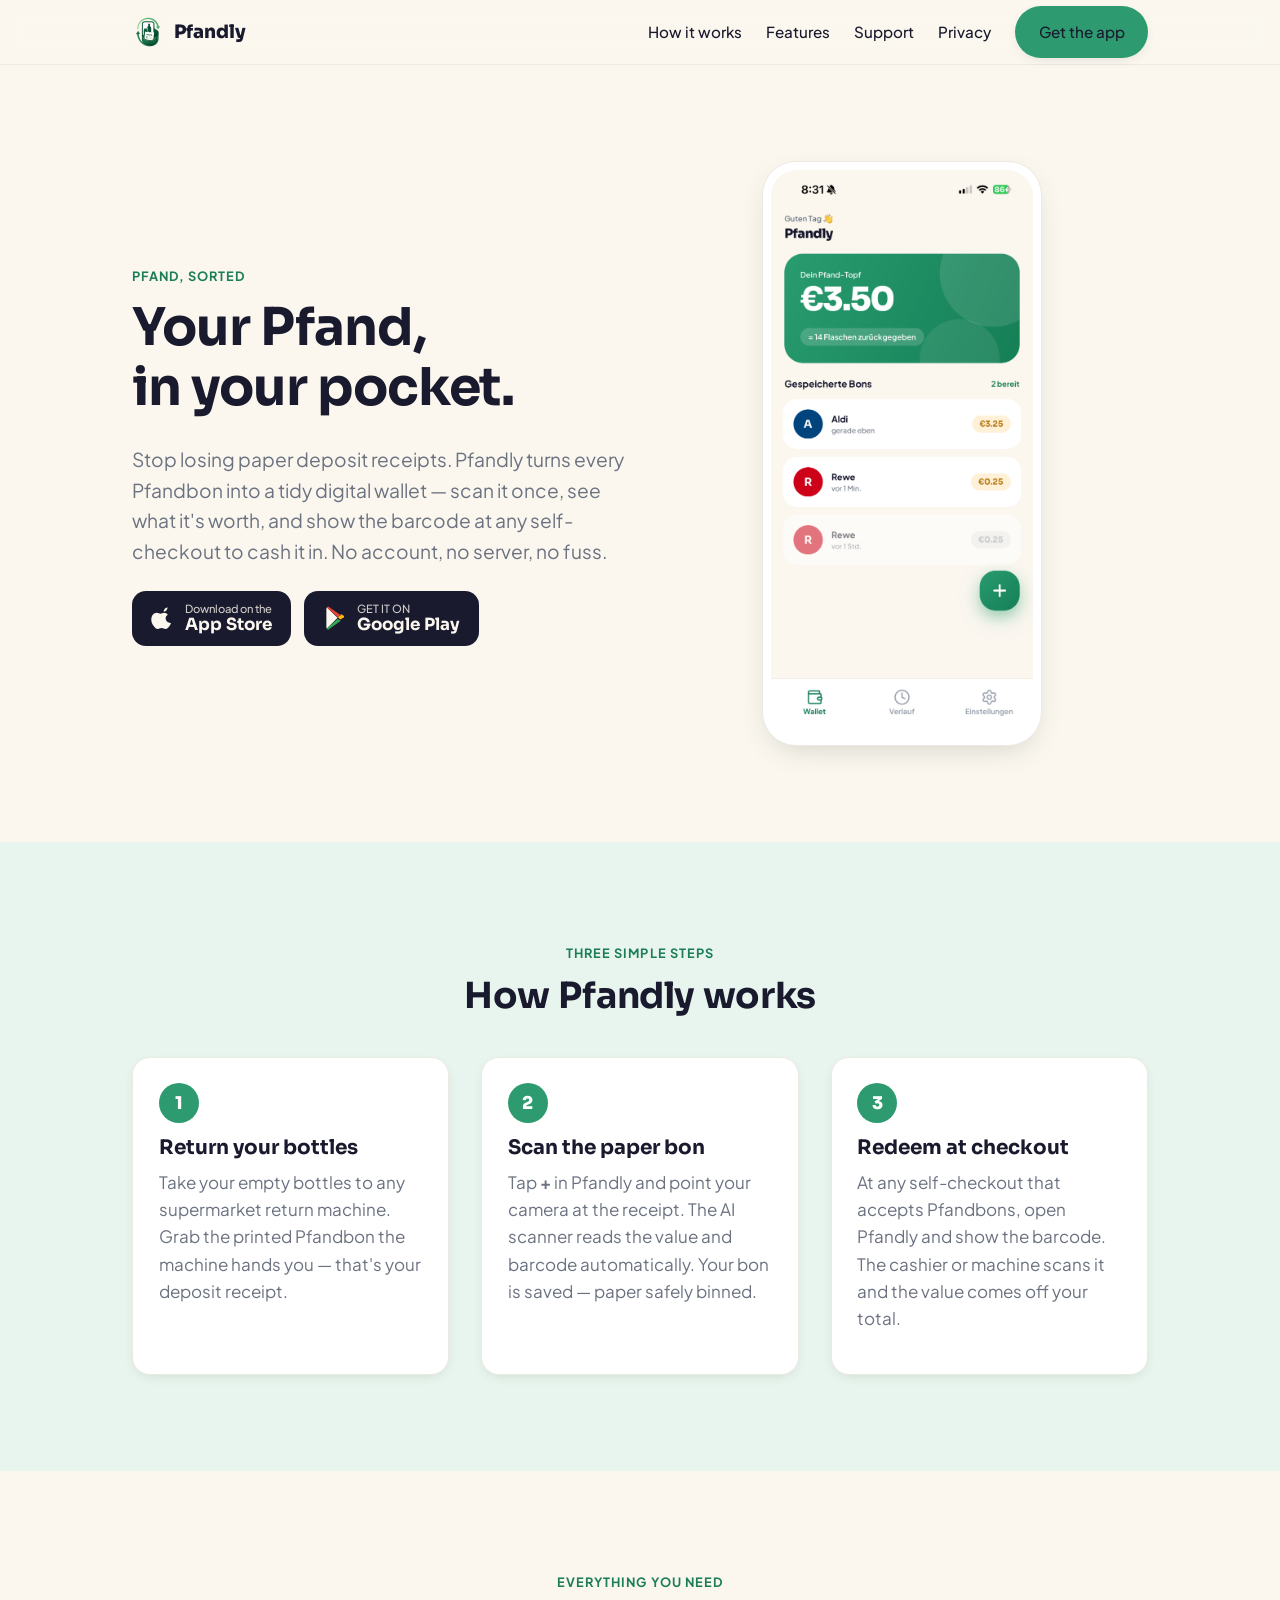
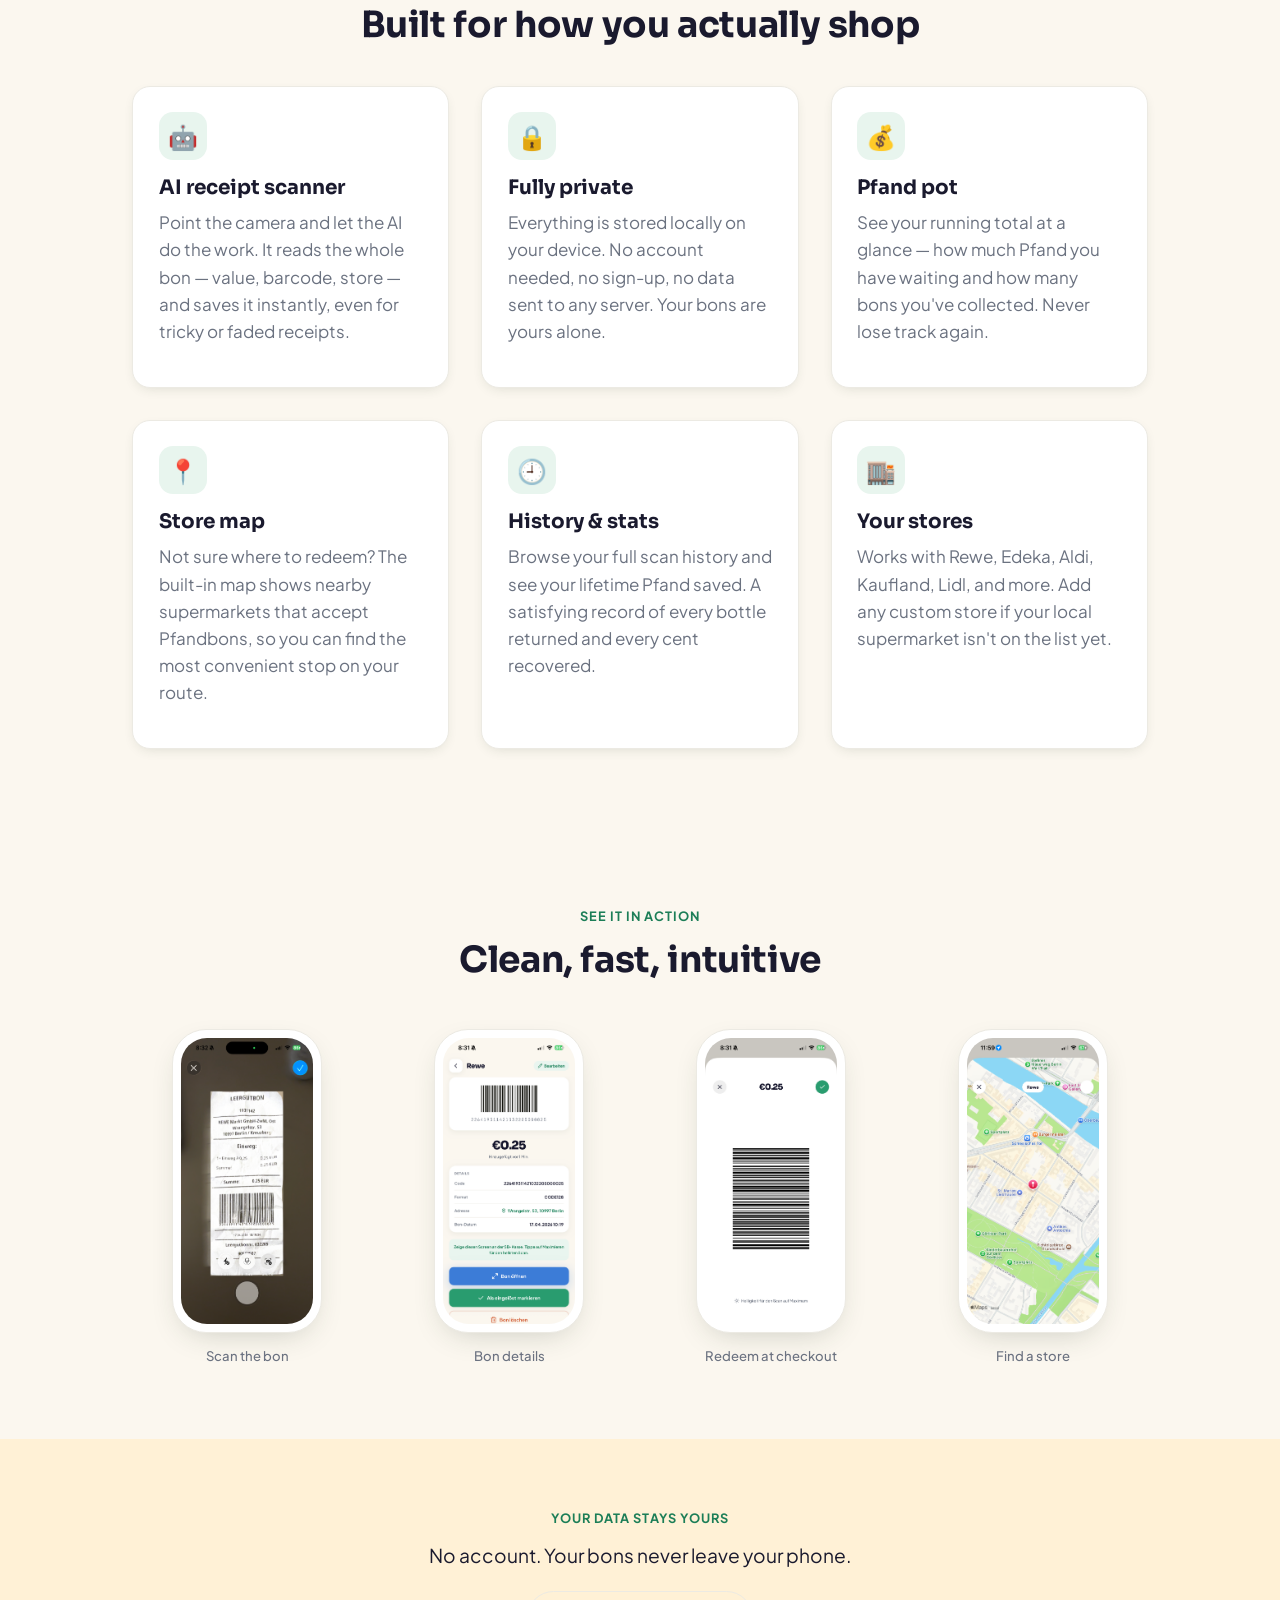
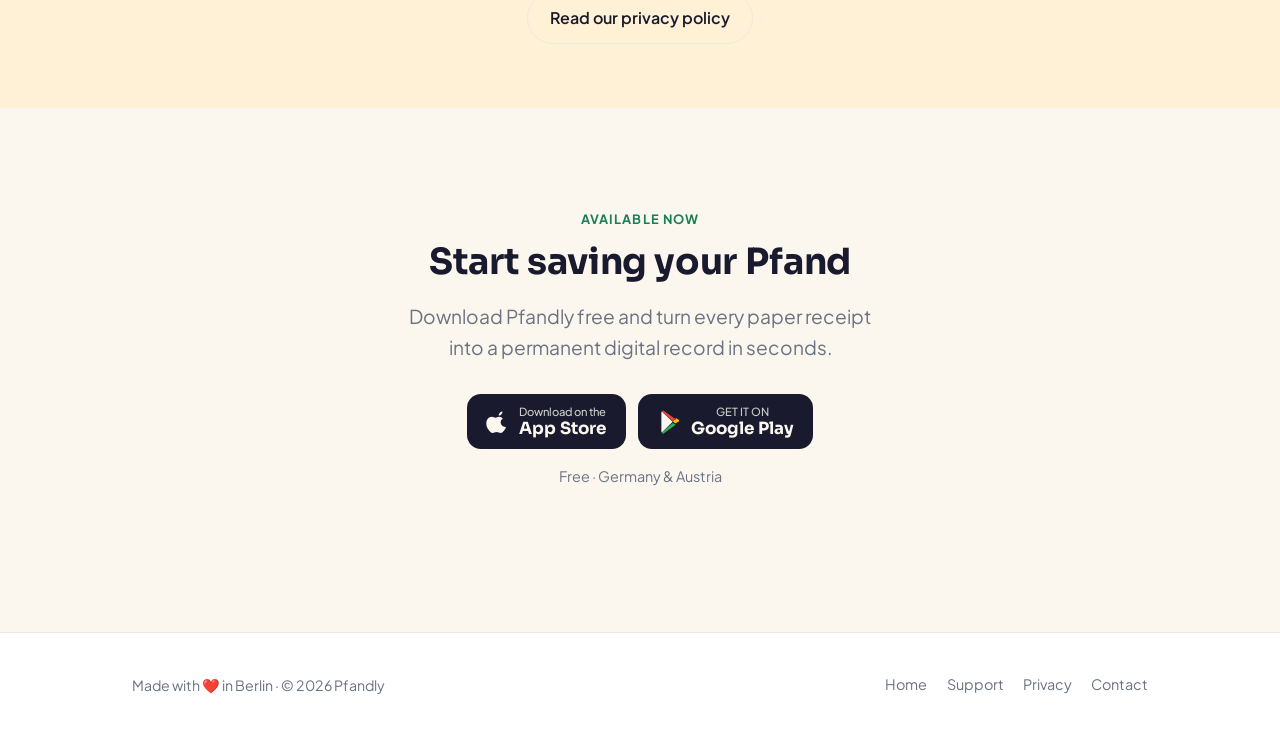
==== index.html @ 418170f7 "Pfandly marketing + support + privacy + share-claim site Static site for pfandlybon.com: landing, EN" ====
<!DOCTYPE html>
<html lang="en">
<head>
<meta charset="utf-8">
<meta name="viewport" content="width=device-width, initial-scale=1">
<title>Pfandly — Your Pfand, in your pocket</title>
<meta name="description" content="Pfandly turns paper Pfandbons into a tidy wallet. Scan a deposit receipt, see what it's worth, redeem at any self-checkout. Private, no account. Germany &amp; Austria.">
<link rel="icon" href="/assets/img/favicon.png">
<link rel="stylesheet" href="/assets/css/styles.css">
<meta property="og:title" content="Pfandly — Your Pfand, in your pocket">
<meta property="og:description" content="Scan paper Pfandbons into a tidy wallet and redeem at any self-checkout. Private, no account.">
<meta property="og:type" content="website">
<meta property="og:url" content="https://pfandlybon.com/">
<meta property="og:image" content="https://pfandlybon.com/assets/img/icon.png">
<meta name="theme-color" content="#FBF7EF">
<style>
  /* page-specific tweaks only */
  .hero__grid {
    align-items: center;
  }
  .hero__phone {
    display: flex;
    justify-content: center;
  }
  @media (max-width: 860px) {
    .hero__phone {
      order: -1;
    }
  }
  .screenshot-row {
    display: grid;
    grid-template-columns: repeat(4, 1fr);
    gap: var(--gap);
    align-items: end;
  }
  @media (max-width: 860px) {
    .screenshot-row {
      grid-template-columns: repeat(2, 1fr);
    }
  }
  @media (max-width: 480px) {
    .screenshot-row {
      grid-template-columns: 1fr 1fr;
    }
  }
  .screenshot-item {
    text-align: center;
  }
  .screenshot-item figcaption {
    margin-top: .75rem;
    font-size: .82rem;
    color: var(--grey);
    font-weight: 500;
  }
  .privacy-band {
    padding-block: clamp(2.5rem, 6vw, 4rem);
  }
  .privacy-band p {
    font-size: 1.2rem;
    max-width: 560px;
    margin-inline: auto;
    margin-bottom: 1.25rem;
  }
  .cta-note {
    margin-top: 1rem;
    font-size: .9rem;
    color: var(--grey);
  }
  .badges.center-badges {
    justify-content: center;
  }
</style>
</head>
<body>

<nav class="nav"><div class="container nav__inner">
  <a class="nav__brand" href="/"><img src="/assets/img/icon.png" alt="Pfandly logo">Pfandly</a>
  <div class="nav__links">
    <a href="/#how">How it works</a>
    <a href="/#features">Features</a>
    <a href="/support.html">Support</a>
    <a href="/privacy.html">Privacy</a>
    <a class="btn btn--primary" href="/#get">Get the app</a>
  </div>
</div></nav>

<main>

  <!-- ===== 1. HERO ===== -->
  <header class="section">
    <div class="container">
      <div class="grid grid--2 hero__grid">
        <div>
          <span class="eyebrow">Pfand, sorted</span>
          <h1>Your Pfand,<br>in your pocket.</h1>
          <p class="lead">Stop losing paper deposit receipts. Pfandly turns every Pfandbon into a tidy digital wallet — scan it once, see what it's worth, and show the barcode at any self-checkout to cash it in. No account, no server, no fuss.</p>
          <div class="badges" style="margin-top: 1.5rem;">
            <a class="badge" href="#" aria-label="Download on the App Store">
              <svg viewBox="0 0 24 24" fill="currentColor" aria-hidden="true"><path d="M16.5 1.5c.1 1-.3 2-1 2.8-.7.8-1.8 1.4-2.8 1.3-.1-1 .4-2 1-2.7.7-.8 1.9-1.4 2.8-1.4zM20 17.3c-.5 1.2-.8 1.7-1.5 2.7-1 1.4-2.3 3.1-4 3.1-1.5 0-1.9-1-3.9-1-2 0-2.5 1-3.9 1-1.7 0-3-1.6-4-3C-.2 16.9-.5 11.4 2 8.6c1-1.1 2.4-1.8 3.8-1.8 1.5 0 2.4 1 3.7 1 1.2 0 2-1 3.7-1 1.3 0 2.6.7 3.6 1.9-3.1 1.7-2.6 6.2.2 7.6z"/></svg>
              <span><small>Download on the</small><strong>App Store</strong></span>
            </a>
            <a class="badge" href="https://play.google.com/store/apps/details?id=com.wyo.pfandly" aria-label="Get it on Google Play">
              <svg viewBox="0 0 24 24" aria-hidden="true"><path fill="#34A853" d="M3.6 2.2 13 11.6l-2.6 2.6z" transform="translate(0 0)"/><path fill="currentColor" d="M3.9 1.6c-.3.2-.5.6-.5 1.1v18.6c0 .5.2.9.5 1.1l10.7-10.7L3.9 1.6z"/><path fill="#FBBC04" d="M17.8 9.3 14.6 11l2.6 2.6 3.2-1.8c.9-.5.9-1.9 0-2.4l-2.6-1.5z"/><path fill="#EA4335" d="M3.9 1.6 14.6 11 17.8 9.3 5.6.7C5 .4 4.4.4 3.9 1.6z"/><path fill="#34A853" d="M3.9 22.4 14.6 13l3.2 1.8-12.2 8.6c-.6.4-1.2.4-1.7-.9z"/></svg>
              <span><small>GET IT ON</small><strong>Google Play</strong></span>
            </a>
          </div>
        </div>
        <div class="hero__phone">
          <div class="phone">
            <img src="/assets/screens/1-wallet.png" alt="Pfandly wallet screen showing saved Pfandbons and running total">
          </div>
        </div>
      </div>
    </div>
  </header>

  <!-- ===== 2. HOW IT WORKS ===== -->
  <section id="how" class="band section">
    <div class="container">
      <div class="center" style="margin-bottom: 2.5rem;">
        <span class="eyebrow">Three simple steps</span>
        <h2>How Pfandly works</h2>
      </div>
      <div class="grid grid--3">
        <div class="card">
          <div class="step__num">1</div>
          <h3>Return your bottles</h3>
          <p class="muted">Take your empty bottles to any supermarket return machine. Grab the printed Pfandbon the machine hands you — that's your deposit receipt.</p>
        </div>
        <div class="card">
          <div class="step__num">2</div>
          <h3>Scan the paper bon</h3>
          <p class="muted">Tap <strong>+</strong> in Pfandly and point your camera at the receipt. The AI scanner reads the value and barcode automatically. Your bon is saved — paper safely binned.</p>
        </div>
        <div class="card">
          <div class="step__num">3</div>
          <h3>Redeem at checkout</h3>
          <p class="muted">At any self-checkout that accepts Pfandbons, open Pfandly and show the barcode. The cashier or machine scans it and the value comes off your total.</p>
        </div>
      </div>
    </div>
  </section>

  <!-- ===== 3. FEATURES ===== -->
  <section id="features" class="section">
    <div class="container">
      <div class="center" style="margin-bottom: 2.5rem;">
        <span class="eyebrow">Everything you need</span>
        <h2>Built for how you actually shop</h2>
      </div>
      <div class="grid grid--3">
        <div class="card">
          <div class="chip" aria-hidden="true">🤖</div>
          <h3>AI receipt scanner</h3>
          <p class="muted">Point the camera and let the AI do the work. It reads the whole bon — value, barcode, store — and saves it instantly, even for tricky or faded receipts.</p>
        </div>
        <div class="card">
          <div class="chip" aria-hidden="true">🔒</div>
          <h3>Fully private</h3>
          <p class="muted">Everything is stored locally on your device. No account needed, no sign-up, no data sent to any server. Your bons are yours alone.</p>
        </div>
        <div class="card">
          <div class="chip" aria-hidden="true">💰</div>
          <h3>Pfand pot</h3>
          <p class="muted">See your running total at a glance — how much Pfand you have waiting and how many bons you've collected. Never lose track again.</p>
        </div>
        <div class="card">
          <div class="chip" aria-hidden="true">📍</div>
          <h3>Store map</h3>
          <p class="muted">Not sure where to redeem? The built-in map shows nearby supermarkets that accept Pfandbons, so you can find the most convenient stop on your route.</p>
        </div>
        <div class="card">
          <div class="chip" aria-hidden="true">🕘</div>
          <h3>History &amp; stats</h3>
          <p class="muted">Browse your full scan history and see your lifetime Pfand saved. A satisfying record of every bottle returned and every cent recovered.</p>
        </div>
        <div class="card">
          <div class="chip" aria-hidden="true">🏬</div>
          <h3>Your stores</h3>
          <p class="muted">Works with Rewe, Edeka, Aldi, Kaufland, Lidl, and more. Add any custom store if your local supermarket isn't on the list yet.</p>
        </div>
      </div>
    </div>
  </section>

  <!-- ===== 4. SCREENSHOT SHOWCASE ===== -->
  <section class="section--tight">
    <div class="container">
      <div class="center" style="margin-bottom: 2rem;">
        <span class="eyebrow">See it in action</span>
        <h2>Clean, fast, intuitive</h2>
      </div>
      <div class="screenshot-row">
        <figure class="screenshot-item">
          <div class="phone">
            <img src="/assets/screens/2-scan.png" alt="Pfandly camera screen scanning a paper Pfandbon receipt">
          </div>
          <figcaption>Scan the bon</figcaption>
        </figure>
        <figure class="screenshot-item">
          <div class="phone">
            <img src="/assets/screens/3-bon-detail.png" alt="Pfandly bon detail screen showing value and barcode of a saved receipt">
          </div>
          <figcaption>Bon details</figcaption>
        </figure>
        <figure class="screenshot-item">
          <div class="phone">
            <img src="/assets/screens/4-redeem.png" alt="Pfandly redemption screen showing barcode to scan at self-checkout">
          </div>
          <figcaption>Redeem at checkout</figcaption>
        </figure>
        <figure class="screenshot-item">
          <div class="phone">
            <img src="/assets/screens/5-map.png" alt="Pfandly store map showing nearby supermarkets that accept Pfandbons">
          </div>
          <figcaption>Find a store</figcaption>
        </figure>
      </div>
    </div>
  </section>

  <!-- ===== 5. PRIVACY TEASER ===== -->
  <section class="band--honey privacy-band center">
    <div class="container">
      <span class="eyebrow">Your data stays yours</span>
      <p>No account. Your bons never leave your phone.</p>
      <a href="/privacy.html" class="btn btn--ghost">Read our privacy policy</a>
    </div>
  </section>

  <!-- ===== 6. GET THE APP CTA ===== -->
  <section id="get" class="section center">
    <div class="container">
      <span class="eyebrow">Available now</span>
      <h2>Start saving your Pfand</h2>
      <p class="lead" style="max-width: 480px; margin-inline: auto; margin-bottom: 2rem;">Download Pfandly free and turn every paper receipt into a permanent digital record in seconds.</p>
      <div class="badges center-badges">
        <a class="badge" href="#" aria-label="Download on the App Store">
          <svg viewBox="0 0 24 24" fill="currentColor" aria-hidden="true"><path d="M16.5 1.5c.1 1-.3 2-1 2.8-.7.8-1.8 1.4-2.8 1.3-.1-1 .4-2 1-2.7.7-.8 1.9-1.4 2.8-1.4zM20 17.3c-.5 1.2-.8 1.7-1.5 2.7-1 1.4-2.3 3.1-4 3.1-1.5 0-1.9-1-3.9-1-2 0-2.5 1-3.9 1-1.7 0-3-1.6-4-3C-.2 16.9-.5 11.4 2 8.6c1-1.1 2.4-1.8 3.8-1.8 1.5 0 2.4 1 3.7 1 1.2 0 2-1 3.7-1 1.3 0 2.6.7 3.6 1.9-3.1 1.7-2.6 6.2.2 7.6z"/></svg>
          <span><small>Download on the</small><strong>App Store</strong></span>
        </a>
        <a class="badge" href="https://play.google.com/store/apps/details?id=com.wyo.pfandly" aria-label="Get it on Google Play">
          <svg viewBox="0 0 24 24" aria-hidden="true"><path fill="#34A853" d="M3.6 2.2 13 11.6l-2.6 2.6z" transform="translate(0 0)"/><path fill="currentColor" d="M3.9 1.6c-.3.2-.5.6-.5 1.1v18.6c0 .5.2.9.5 1.1l10.7-10.7L3.9 1.6z"/><path fill="#FBBC04" d="M17.8 9.3 14.6 11l2.6 2.6 3.2-1.8c.9-.5.9-1.9 0-2.4l-2.6-1.5z"/><path fill="#EA4335" d="M3.9 1.6 14.6 11 17.8 9.3 5.6.7C5 .4 4.4.4 3.9 1.6z"/><path fill="#34A853" d="M3.9 22.4 14.6 13l3.2 1.8-12.2 8.6c-.6.4-1.2.4-1.7-.9z"/></svg>
          <span><small>GET IT ON</small><strong>Google Play</strong></span>
        </a>
      </div>
      <p class="cta-note muted">Free &middot; Germany &amp; Austria</p>
    </div>
  </section>

</main>

<footer class="footer"><div class="container footer__inner">
  <small>Made with ❤️ in Berlin · © 2026 Pfandly</small>
  <div class="footer__links">
    <a href="/">Home</a>
    <a href="/support.html">Support</a>
    <a href="/privacy.html">Privacy</a>
    <a href="mailto:support@pfandlybon.com">Contact</a>
  </div>
</div></footer>
</body>
</html>
---- assets/css/styles.css ----
/* ==========================================================================
   Pfandly — pfandlybon.com  ·  shared stylesheet (the design contract)
   Palette pulled straight from the app's lib/theme.ts.
   Every page links ONLY this file. Use these classes; don't invent new globals.
   ========================================================================== */

@import url('https://fonts.googleapis.com/css2?family=Plus+Jakarta+Sans:wght@400;500;600;700&family=Sora:wght@600;700;800&display=swap');

:root {
  /* brand (light) */
  --green: #2D9B6F;
  --green-deep: #1C7E57;
  --green-bg: #E8F5EE;
  --honey: #FFF1D6;
  --honey-ink: #B5791A;
  --ink: #1A1A2E;
  --grey: #6B7280;
  --paper: #FBF7EF;
  --card: #FFFFFF;
  --line: #ECEAE3;
  --danger: #D2603A;
  --used: #9CA3AF;

  /* type */
  --font-body: 'Plus Jakarta Sans', -apple-system, BlinkMacSystemFont, 'Segoe UI', sans-serif;
  --font-head: 'Sora', var(--font-body);

  /* scale / shape */
  --maxw: 1080px;
  --maxw-prose: 720px;
  --radius: 18px;
  --radius-sm: 12px;
  --shadow: 0 10px 30px -12px rgba(40, 60, 40, 0.25);
  --shadow-sm: 0 4px 14px -6px rgba(40, 60, 40, 0.20);
  --gap: clamp(1rem, 3vw, 2rem);
}

@media (prefers-color-scheme: dark) {
  :root {
    --green: #35B07E;
    --green-deep: #1F8A60;
    --green-bg: #173026;
    --honey: #3A2F16;
    --honey-ink: #EBC069;
    --ink: #F4F2EB;
    --grey: #9BA199;
    --paper: #111310;
    --card: #1C1F1A;
    --line: #2C302A;
    --danger: #E5764F;
    --used: #6B7066;
    --shadow: 0 10px 30px -12px rgba(0, 0, 0, 0.6);
    --shadow-sm: 0 4px 14px -6px rgba(0, 0, 0, 0.5);
  }
}

/* ----- reset ----- */
*, *::before, *::after { box-sizing: border-box; }
html { scroll-behavior: smooth; -webkit-text-size-adjust: 100%; }
body {
  margin: 0;
  font-family: var(--font-body);
  color: var(--ink);
  background: var(--paper);
  line-height: 1.6;
  font-size: 17px;
  -webkit-font-smoothing: antialiased;
}
img { max-width: 100%; display: block; }
a { color: var(--green-deep); text-decoration: none; }
a:hover { text-decoration: underline; }
h1, h2, h3, h4 { font-family: var(--font-head); line-height: 1.15; color: var(--ink); margin: 0 0 .5em; }
h1 { font-size: clamp(2rem, 5vw, 3.25rem); letter-spacing: -0.02em; }
h2 { font-size: clamp(1.5rem, 3.5vw, 2.25rem); letter-spacing: -0.01em; }
h3 { font-size: 1.25rem; }
p { margin: 0 0 1rem; }

/* ----- layout ----- */
.container { width: 100%; max-width: var(--maxw); margin-inline: auto; padding-inline: clamp(1rem, 4vw, 2rem); }
.prose { max-width: var(--maxw-prose); }
.section { padding-block: clamp(3rem, 8vw, 6rem); }
.section--tight { padding-block: clamp(2rem, 5vw, 3.5rem); }
.center { text-align: center; }
.muted { color: var(--grey); }
.lead { font-size: 1.2rem; color: var(--grey); }

/* ----- top nav ----- */
.nav {
  position: sticky; top: 0; z-index: 50;
  background: color-mix(in srgb, var(--paper) 88%, transparent);
  backdrop-filter: saturate(180%) blur(12px);
  border-bottom: 1px solid var(--line);
}
.nav__inner { display: flex; align-items: center; justify-content: space-between; gap: 1rem; height: 64px; }
.nav__brand { display: flex; align-items: center; gap: .6rem; font-family: var(--font-head); font-weight: 800; font-size: 1.15rem; color: var(--ink); }
.nav__brand:hover { text-decoration: none; }
.nav__brand img { width: 32px; height: 32px; border-radius: 8px; }
.nav__links { display: flex; align-items: center; gap: 1.5rem; }
.nav__links a { color: var(--ink); font-weight: 500; font-size: .95rem; }
@media (max-width: 640px) { .nav__links a:not(.btn) { display: none; } }

/* ----- buttons ----- */
.btn {
  display: inline-flex; align-items: center; justify-content: center; gap: .5rem;
  padding: .8rem 1.4rem; border-radius: 999px; font-family: var(--font-body); font-weight: 600;
  font-size: 1rem; cursor: pointer; border: 1px solid transparent; transition: transform .12s ease, box-shadow .2s ease, background .2s ease;
  text-decoration: none; white-space: nowrap;
}
.btn:hover { text-decoration: none; transform: translateY(-1px); }
.btn:active { transform: translateY(0); }
.btn--primary { background: var(--green); color: #fff; box-shadow: var(--shadow-sm); }
.btn--primary:hover { background: var(--green-deep); color: #fff; }
.btn--ghost { background: transparent; color: var(--ink); border-color: var(--line); }
.btn--ghost:hover { background: var(--card); }
.btn--lg { padding: 1rem 1.8rem; font-size: 1.08rem; }

/* store badges (App Store / Google Play) */
.badges { display: flex; flex-wrap: wrap; gap: .8rem; }
.badge {
  display: inline-flex; align-items: center; gap: .6rem;
  background: var(--ink); color: var(--paper); padding: .7rem 1.2rem; border-radius: 14px;
  font-weight: 600; line-height: 1.1;
}
.badge:hover { text-decoration: none; opacity: .9; }
.badge small { display: block; font-size: .7rem; font-weight: 500; opacity: .8; }
.badge strong { font-size: 1.05rem; font-family: var(--font-head); }
.badge svg { width: 24px; height: 24px; flex: none; }

/* ----- cards / grids ----- */
.card { background: var(--card); border: 1px solid var(--line); border-radius: var(--radius); padding: 1.6rem; box-shadow: var(--shadow-sm); }
.grid { display: grid; gap: var(--gap); }
.grid--3 { grid-template-columns: repeat(3, 1fr); }
.grid--2 { grid-template-columns: repeat(2, 1fr); }
@media (max-width: 860px) { .grid--3 { grid-template-columns: 1fr; } .grid--2 { grid-template-columns: 1fr; } }

/* eyebrow + pill */
.eyebrow { display: inline-block; font-size: .8rem; font-weight: 700; letter-spacing: .08em; text-transform: uppercase; color: var(--green-deep); margin-bottom: .75rem; }
.pill { display: inline-flex; align-items: center; gap: .4rem; background: var(--green-bg); color: var(--green-deep); border-radius: 999px; padding: .35rem .85rem; font-size: .85rem; font-weight: 600; }

/* feature icon chip */
.chip { width: 48px; height: 48px; border-radius: 14px; display: grid; place-items: center; background: var(--green-bg); color: var(--green-deep); font-size: 1.5rem; margin-bottom: 1rem; }

/* numbered step */
.step__num { width: 40px; height: 40px; border-radius: 999px; background: var(--green); color: #fff; display: grid; place-items: center; font-family: var(--font-head); font-weight: 800; font-size: 1.1rem; margin-bottom: .8rem; }

/* ----- phone frame for screenshots ----- */
.phone { border-radius: 34px; border: 1px solid var(--line); background: var(--card); padding: 8px; box-shadow: var(--shadow); max-width: 280px; margin-inline: auto; }
.phone img { border-radius: 26px; width: 100%; }

/* a softly-tinted band */
.band { background: var(--green-bg); }
.band--honey { background: var(--honey); }

/* ----- callouts (used by support/privacy long-form) ----- */
.callout { display: flex; gap: .8rem; background: var(--card); border: 1px solid var(--line); border-left: 4px solid var(--green); border-radius: var(--radius-sm); padding: 1rem 1.2rem; margin: 1.2rem 0; }
.callout__icon { font-size: 1.3rem; line-height: 1.4; flex: none; }
.callout--green { border-left-color: var(--green); background: var(--green-bg); }
.callout--honey { border-left-color: var(--honey-ink); background: var(--honey); }
.callout--info { border-left-color: #3B82F6; }
.callout--danger { border-left-color: var(--danger); }

/* ----- language toggle (support pages) ----- */
.langbar { display: flex; gap: .5rem; justify-content: center; margin: 1.5rem 0 2.5rem; }
.langbar a { padding: .5rem 1.1rem; border-radius: 999px; border: 1px solid var(--line); color: var(--ink); font-weight: 600; }
.langbar a.is-active { background: var(--green); color: #fff; border-color: var(--green); }
.langbar a:hover { text-decoration: none; }

/* long-form helpers */
.prose h2 { margin-top: 2.5rem; padding-top: 1.5rem; border-top: 1px solid var(--line); }
.prose h2:first-of-type { border-top: 0; padding-top: 0; }
.prose h3 { margin-top: 1.8rem; }
.prose figure { margin: 1.2rem 0; }
.prose figure img { border-radius: var(--radius-sm); border: 1px solid var(--line); box-shadow: var(--shadow-sm); max-width: 300px; }
.prose figcaption { font-size: .85rem; color: var(--grey); margin-top: .5rem; }
.toc { background: var(--card); border: 1px solid var(--line); border-radius: var(--radius-sm); padding: 1.2rem 1.5rem; margin: 1.5rem 0 2rem; }
.toc ul { margin: .5rem 0 0; padding-left: 1.2rem; }
.toc li { margin: .3rem 0; }

/* ----- footer ----- */
.footer { border-top: 1px solid var(--line); background: var(--card); padding-block: 2.5rem; margin-top: 2rem; }
.footer__inner { display: flex; flex-wrap: wrap; gap: 1.5rem; justify-content: space-between; align-items: center; }
.footer__links { display: flex; flex-wrap: wrap; gap: 1.2rem; }
.footer__links a { color: var(--grey); font-size: .9rem; }
.footer small { color: var(--grey); }

/* utilities */
.stack > * + * { margin-top: 1rem; }
.flex { display: flex; gap: 1rem; flex-wrap: wrap; align-items: center; }
.mt-0 { margin-top: 0; } .mb-0 { margin-bottom: 0; }
.hidden { display: none; }
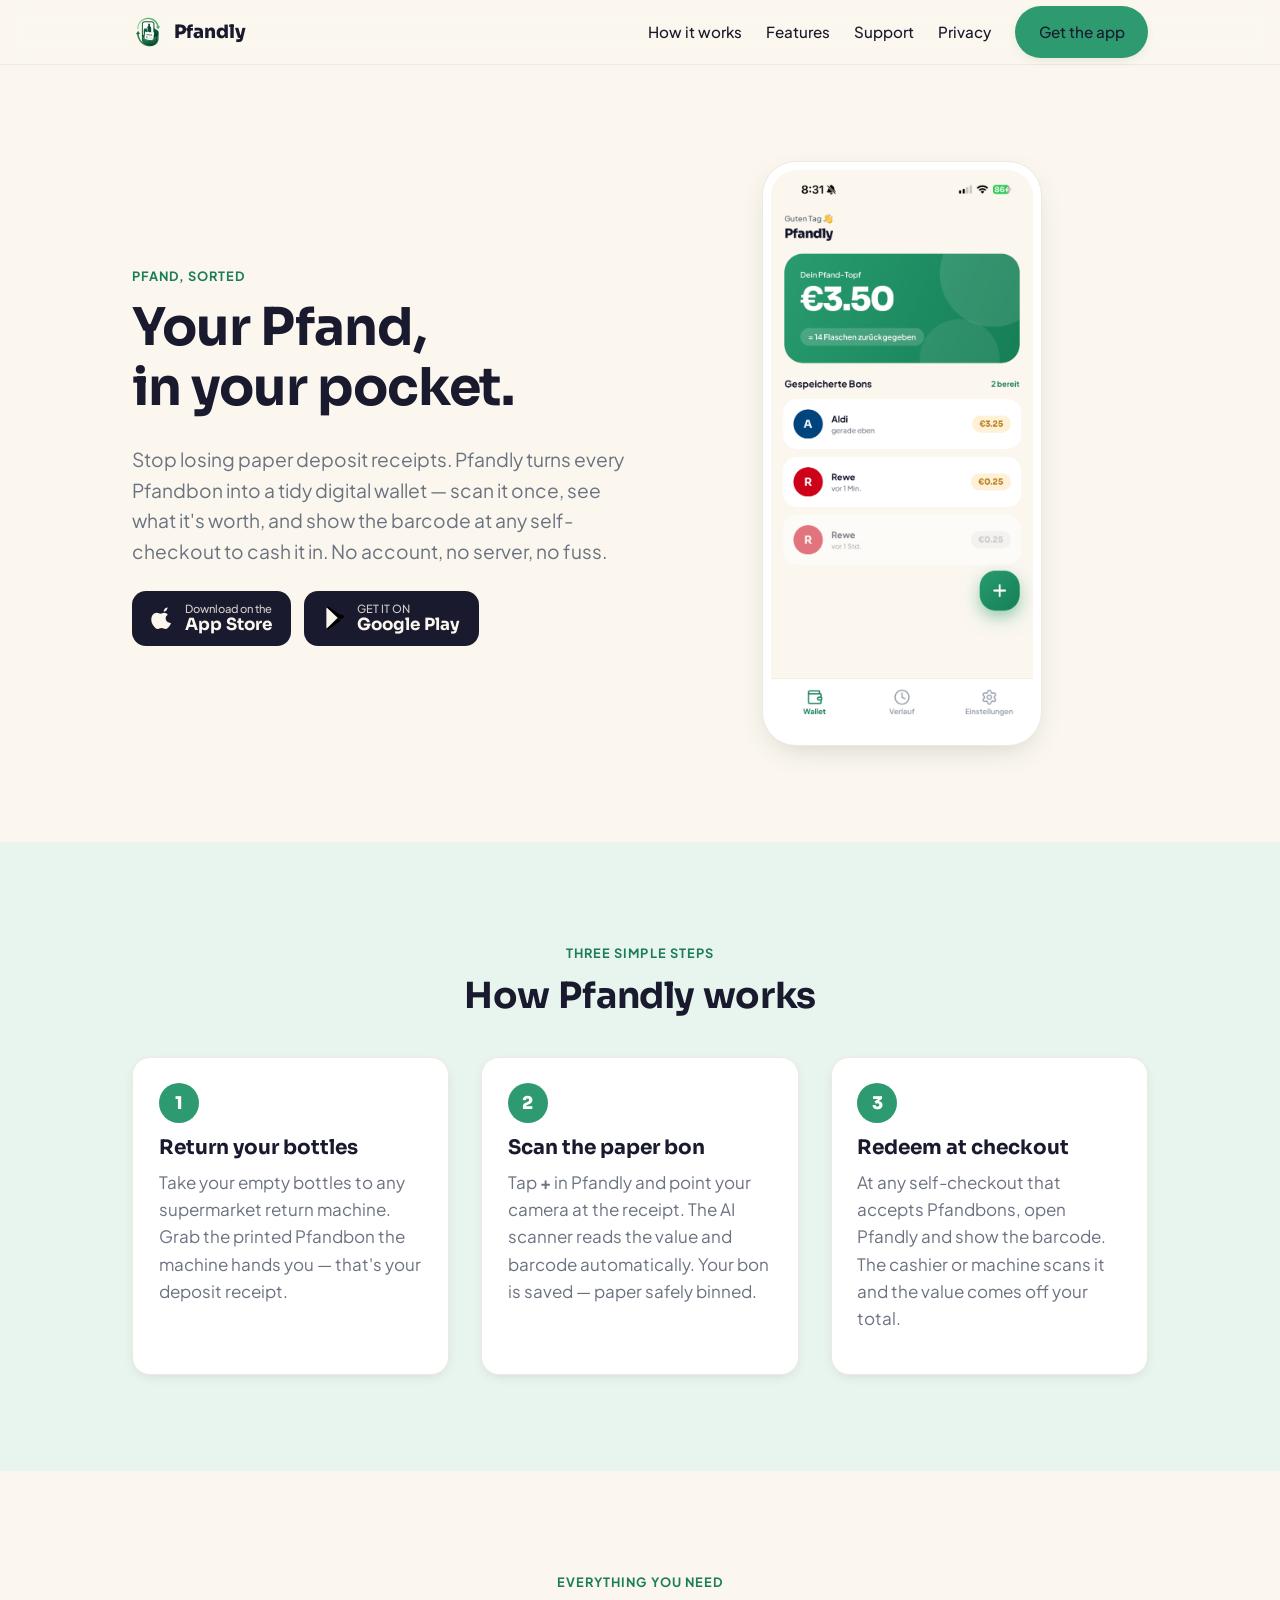
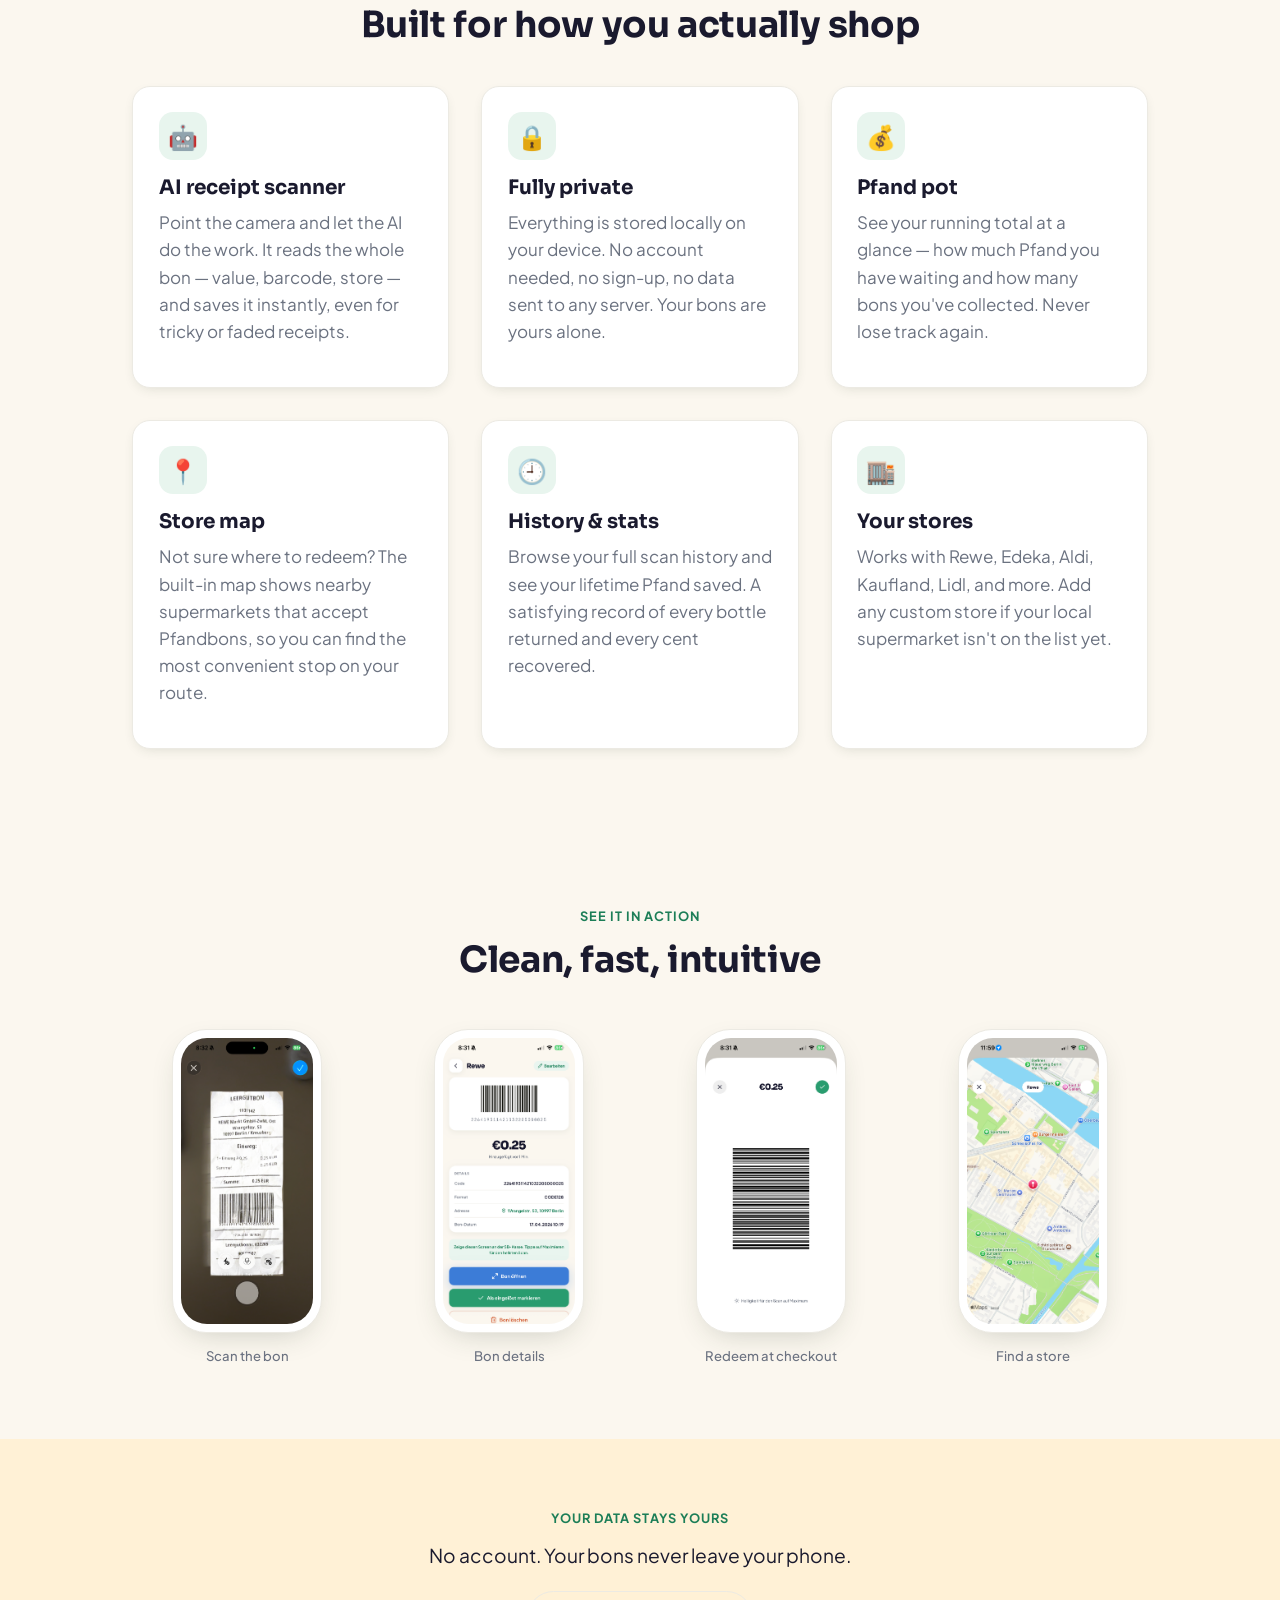
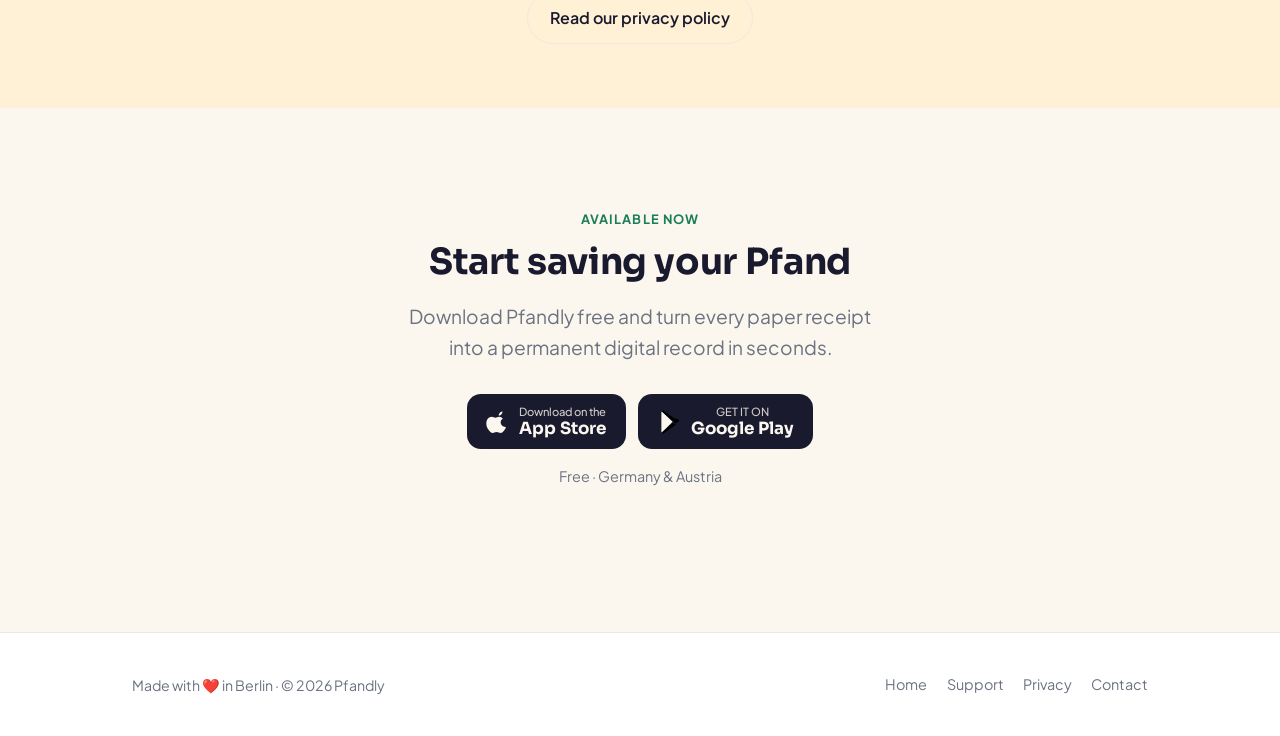
==== commit 59d59f85: "Relative links + runtime base-href shim Works styled on github.io subpath, apex domain, and local fi" ====
--- a/index.html
+++ b/index.html
@@ -3,16 +3,17 @@
 <head>
 <meta charset="utf-8">
 <meta name="viewport" content="width=device-width, initial-scale=1">
+<script>(function(){var d=window.SITE_DEPTH||0,r="index.html";if(location.protocol==="file:"){r=d>0?Array(d+1).join("../"):"./";}else if(location.hostname.slice(-10)===".github.io"){var s=location.pathname.split("/")[1]||"";r=s?"/"+s+"/":"/";}document.write('<base href="'+r+'">');})();</script>
 <title>Pfandly — Your Pfand, in your pocket</title>
 <meta name="description" content="Pfandly turns paper Pfandbons into a tidy wallet. Scan a deposit receipt, see what it's worth, redeem at any self-checkout. Private, no account. Germany &amp; Austria.">
-<link rel="icon" href="/assets/img/favicon.png">
-<link rel="stylesheet" href="/assets/css/styles.css">
+<link rel="icon" href="assets/img/favicon.png">
+<link rel="stylesheet" href="assets/css/styles.css">
 <meta property="og:title" content="Pfandly — Your Pfand, in your pocket">
 <meta property="og:description" content="Scan paper Pfandbons into a tidy wallet and redeem at any self-checkout. Private, no account.">
 <meta property="og:type" content="website">
 <meta property="og:url" content="https://pfandlybon.com/">
 <meta property="og:image" content="https://pfandlybon.com/assets/img/icon.png">
-<meta name="theme-color" content="#FBF7EF">
+<meta name="theme-color" content="index.html#FBF7EF">
 <style>
   /* page-specific tweaks only */
   .hero__grid {
@@ -74,13 +75,13 @@
 <body>
 
 <nav class="nav"><div class="container nav__inner">
-  <a class="nav__brand" href="/"><img src="/assets/img/icon.png" alt="Pfandly logo">Pfandly</a>
+  <a class="nav__brand" href="index.html"><img src="assets/img/icon.png" alt="Pfandly logo">Pfandly</a>
   <div class="nav__links">
-    <a href="/#how">How it works</a>
-    <a href="/#features">Features</a>
-    <a href="/support.html">Support</a>
-    <a href="/privacy.html">Privacy</a>
-    <a class="btn btn--primary" href="/#get">Get the app</a>
+    <a href="index.html#how">How it works</a>
+    <a href="index.html#features">Features</a>
+    <a href="support.html">Support</a>
+    <a href="privacy.html">Privacy</a>
+    <a class="btn btn--primary" href="index.html#get">Get the app</a>
   </div>
 </div></nav>
 
@@ -95,19 +96,19 @@
           <h1>Your Pfand,<br>in your pocket.</h1>
           <p class="lead">Stop losing paper deposit receipts. Pfandly turns every Pfandbon into a tidy digital wallet — scan it once, see what it's worth, and show the barcode at any self-checkout to cash it in. No account, no server, no fuss.</p>
           <div class="badges" style="margin-top: 1.5rem;">
-            <a class="badge" href="#" aria-label="Download on the App Store">
+            <a class="badge" href="javascript:void(0)" aria-label="Download on the App Store">
               <svg viewBox="0 0 24 24" fill="currentColor" aria-hidden="true"><path d="M16.5 1.5c.1 1-.3 2-1 2.8-.7.8-1.8 1.4-2.8 1.3-.1-1 .4-2 1-2.7.7-.8 1.9-1.4 2.8-1.4zM20 17.3c-.5 1.2-.8 1.7-1.5 2.7-1 1.4-2.3 3.1-4 3.1-1.5 0-1.9-1-3.9-1-2 0-2.5 1-3.9 1-1.7 0-3-1.6-4-3C-.2 16.9-.5 11.4 2 8.6c1-1.1 2.4-1.8 3.8-1.8 1.5 0 2.4 1 3.7 1 1.2 0 2-1 3.7-1 1.3 0 2.6.7 3.6 1.9-3.1 1.7-2.6 6.2.2 7.6z"/></svg>
               <span><small>Download on the</small><strong>App Store</strong></span>
             </a>
             <a class="badge" href="https://play.google.com/store/apps/details?id=com.wyo.pfandly" aria-label="Get it on Google Play">
-              <svg viewBox="0 0 24 24" aria-hidden="true"><path fill="#34A853" d="M3.6 2.2 13 11.6l-2.6 2.6z" transform="translate(0 0)"/><path fill="currentColor" d="M3.9 1.6c-.3.2-.5.6-.5 1.1v18.6c0 .5.2.9.5 1.1l10.7-10.7L3.9 1.6z"/><path fill="#FBBC04" d="M17.8 9.3 14.6 11l2.6 2.6 3.2-1.8c.9-.5.9-1.9 0-2.4l-2.6-1.5z"/><path fill="#EA4335" d="M3.9 1.6 14.6 11 17.8 9.3 5.6.7C5 .4 4.4.4 3.9 1.6z"/><path fill="#34A853" d="M3.9 22.4 14.6 13l3.2 1.8-12.2 8.6c-.6.4-1.2.4-1.7-.9z"/></svg>
+              <svg viewBox="0 0 24 24" aria-hidden="true"><path fill="index.html#34A853" d="M3.6 2.2 13 11.6l-2.6 2.6z" transform="translate(0 0)"/><path fill="currentColor" d="M3.9 1.6c-.3.2-.5.6-.5 1.1v18.6c0 .5.2.9.5 1.1l10.7-10.7L3.9 1.6z"/><path fill="index.html#FBBC04" d="M17.8 9.3 14.6 11l2.6 2.6 3.2-1.8c.9-.5.9-1.9 0-2.4l-2.6-1.5z"/><path fill="index.html#EA4335" d="M3.9 1.6 14.6 11 17.8 9.3 5.6.7C5 .4 4.4.4 3.9 1.6z"/><path fill="index.html#34A853" d="M3.9 22.4 14.6 13l3.2 1.8-12.2 8.6c-.6.4-1.2.4-1.7-.9z"/></svg>
               <span><small>GET IT ON</small><strong>Google Play</strong></span>
             </a>
           </div>
         </div>
         <div class="hero__phone">
           <div class="phone">
-            <img src="/assets/screens/1-wallet.png" alt="Pfandly wallet screen showing saved Pfandbons and running total">
+            <img src="assets/screens/1-wallet.png" alt="Pfandly wallet screen showing saved Pfandbons and running total">
           </div>
         </div>
       </div>
@@ -193,25 +194,25 @@
       <div class="screenshot-row">
         <figure class="screenshot-item">
           <div class="phone">
-            <img src="/assets/screens/2-scan.png" alt="Pfandly camera screen scanning a paper Pfandbon receipt">
+            <img src="assets/screens/2-scan.png" alt="Pfandly camera screen scanning a paper Pfandbon receipt">
           </div>
           <figcaption>Scan the bon</figcaption>
         </figure>
         <figure class="screenshot-item">
           <div class="phone">
-            <img src="/assets/screens/3-bon-detail.png" alt="Pfandly bon detail screen showing value and barcode of a saved receipt">
+            <img src="assets/screens/3-bon-detail.png" alt="Pfandly bon detail screen showing value and barcode of a saved receipt">
           </div>
           <figcaption>Bon details</figcaption>
         </figure>
         <figure class="screenshot-item">
           <div class="phone">
-            <img src="/assets/screens/4-redeem.png" alt="Pfandly redemption screen showing barcode to scan at self-checkout">
+            <img src="assets/screens/4-redeem.png" alt="Pfandly redemption screen showing barcode to scan at self-checkout">
           </div>
           <figcaption>Redeem at checkout</figcaption>
         </figure>
         <figure class="screenshot-item">
           <div class="phone">
-            <img src="/assets/screens/5-map.png" alt="Pfandly store map showing nearby supermarkets that accept Pfandbons">
+            <img src="assets/screens/5-map.png" alt="Pfandly store map showing nearby supermarkets that accept Pfandbons">
           </div>
           <figcaption>Find a store</figcaption>
         </figure>
@@ -224,7 +225,7 @@
     <div class="container">
       <span class="eyebrow">Your data stays yours</span>
       <p>No account. Your bons never leave your phone.</p>
-      <a href="/privacy.html" class="btn btn--ghost">Read our privacy policy</a>
+      <a href="privacy.html" class="btn btn--ghost">Read our privacy policy</a>
     </div>
   </section>
 
@@ -235,12 +236,12 @@
       <h2>Start saving your Pfand</h2>
       <p class="lead" style="max-width: 480px; margin-inline: auto; margin-bottom: 2rem;">Download Pfandly free and turn every paper receipt into a permanent digital record in seconds.</p>
       <div class="badges center-badges">
-        <a class="badge" href="#" aria-label="Download on the App Store">
+        <a class="badge" href="javascript:void(0)" aria-label="Download on the App Store">
           <svg viewBox="0 0 24 24" fill="currentColor" aria-hidden="true"><path d="M16.5 1.5c.1 1-.3 2-1 2.8-.7.8-1.8 1.4-2.8 1.3-.1-1 .4-2 1-2.7.7-.8 1.9-1.4 2.8-1.4zM20 17.3c-.5 1.2-.8 1.7-1.5 2.7-1 1.4-2.3 3.1-4 3.1-1.5 0-1.9-1-3.9-1-2 0-2.5 1-3.9 1-1.7 0-3-1.6-4-3C-.2 16.9-.5 11.4 2 8.6c1-1.1 2.4-1.8 3.8-1.8 1.5 0 2.4 1 3.7 1 1.2 0 2-1 3.7-1 1.3 0 2.6.7 3.6 1.9-3.1 1.7-2.6 6.2.2 7.6z"/></svg>
           <span><small>Download on the</small><strong>App Store</strong></span>
         </a>
         <a class="badge" href="https://play.google.com/store/apps/details?id=com.wyo.pfandly" aria-label="Get it on Google Play">
-          <svg viewBox="0 0 24 24" aria-hidden="true"><path fill="#34A853" d="M3.6 2.2 13 11.6l-2.6 2.6z" transform="translate(0 0)"/><path fill="currentColor" d="M3.9 1.6c-.3.2-.5.6-.5 1.1v18.6c0 .5.2.9.5 1.1l10.7-10.7L3.9 1.6z"/><path fill="#FBBC04" d="M17.8 9.3 14.6 11l2.6 2.6 3.2-1.8c.9-.5.9-1.9 0-2.4l-2.6-1.5z"/><path fill="#EA4335" d="M3.9 1.6 14.6 11 17.8 9.3 5.6.7C5 .4 4.4.4 3.9 1.6z"/><path fill="#34A853" d="M3.9 22.4 14.6 13l3.2 1.8-12.2 8.6c-.6.4-1.2.4-1.7-.9z"/></svg>
+          <svg viewBox="0 0 24 24" aria-hidden="true"><path fill="index.html#34A853" d="M3.6 2.2 13 11.6l-2.6 2.6z" transform="translate(0 0)"/><path fill="currentColor" d="M3.9 1.6c-.3.2-.5.6-.5 1.1v18.6c0 .5.2.9.5 1.1l10.7-10.7L3.9 1.6z"/><path fill="index.html#FBBC04" d="M17.8 9.3 14.6 11l2.6 2.6 3.2-1.8c.9-.5.9-1.9 0-2.4l-2.6-1.5z"/><path fill="index.html#EA4335" d="M3.9 1.6 14.6 11 17.8 9.3 5.6.7C5 .4 4.4.4 3.9 1.6z"/><path fill="index.html#34A853" d="M3.9 22.4 14.6 13l3.2 1.8-12.2 8.6c-.6.4-1.2.4-1.7-.9z"/></svg>
           <span><small>GET IT ON</small><strong>Google Play</strong></span>
         </a>
       </div>
@@ -253,9 +254,9 @@
 <footer class="footer"><div class="container footer__inner">
   <small>Made with ❤️ in Berlin · © 2026 Pfandly</small>
   <div class="footer__links">
-    <a href="/">Home</a>
-    <a href="/support.html">Support</a>
-    <a href="/privacy.html">Privacy</a>
+    <a href="index.html">Home</a>
+    <a href="support.html">Support</a>
+    <a href="privacy.html">Privacy</a>
     <a href="mailto:support@pfandlybon.com">Contact</a>
   </div>
 </div></footer>
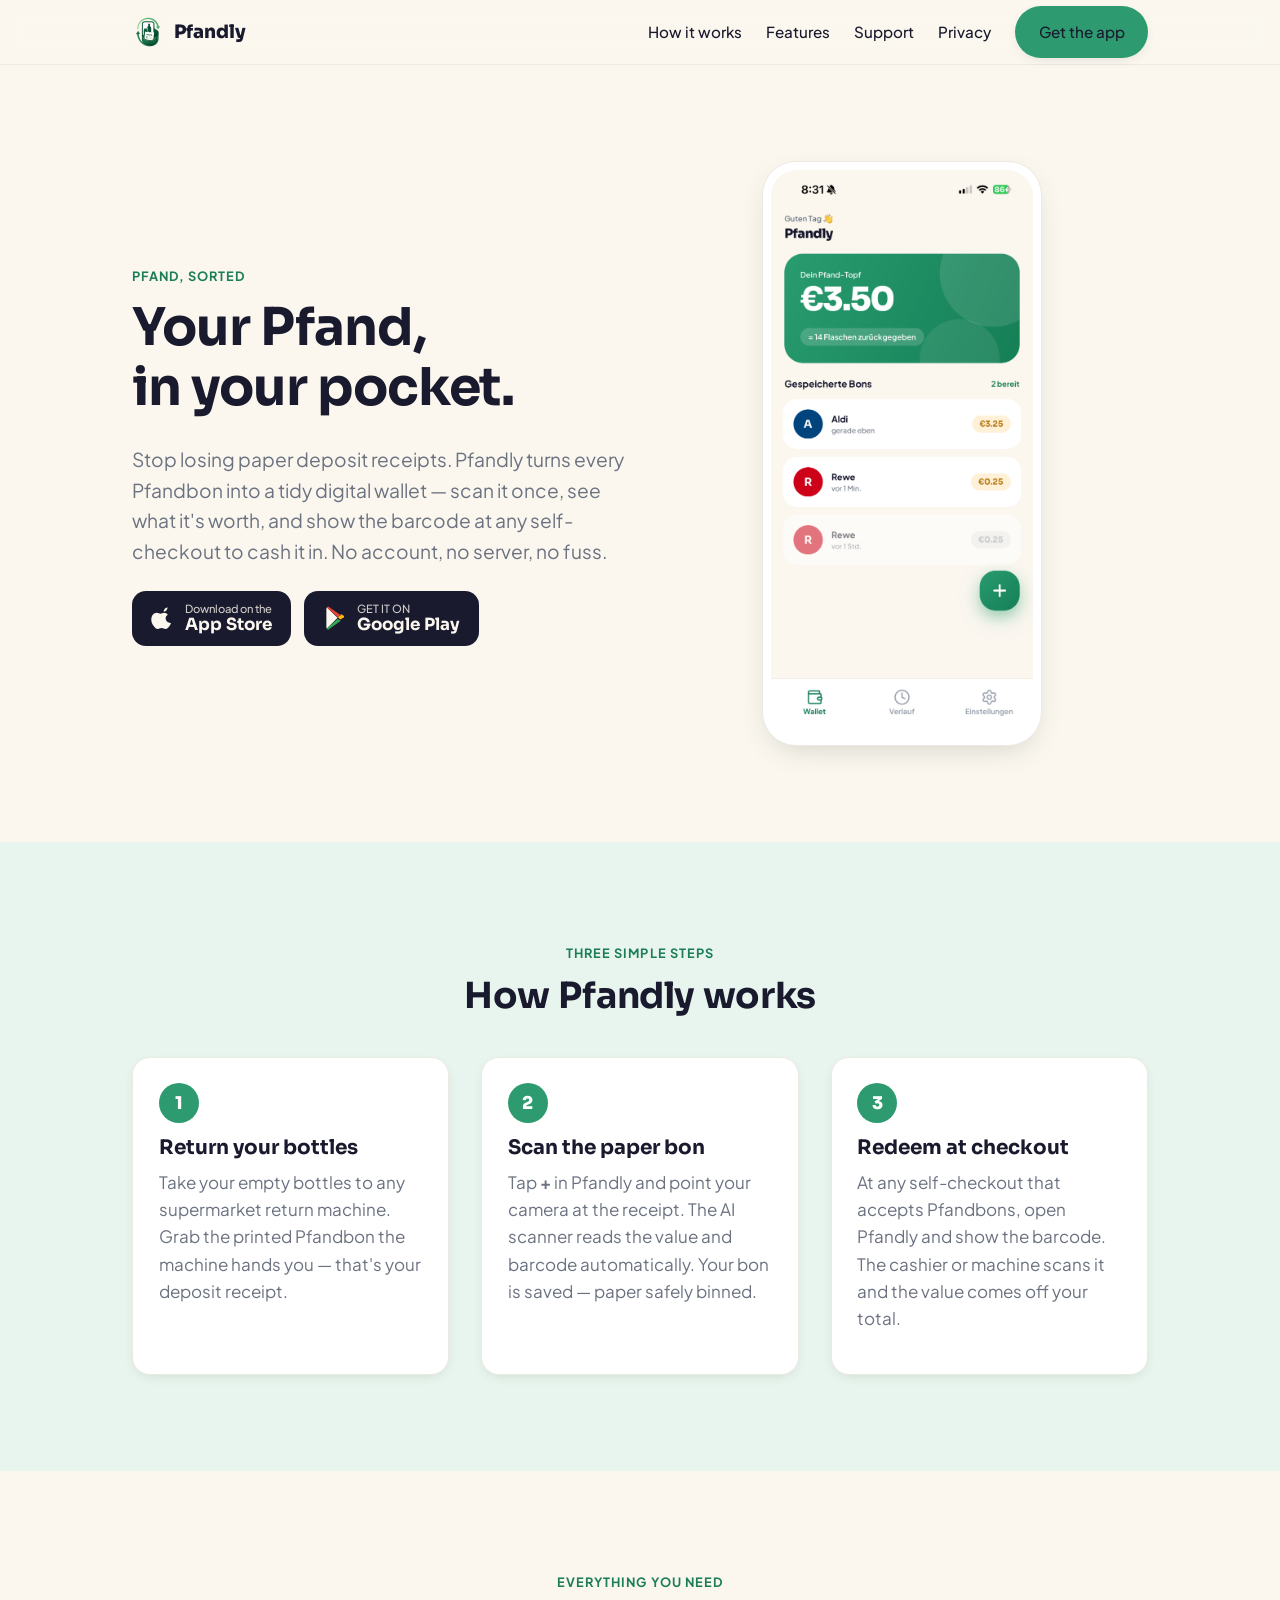
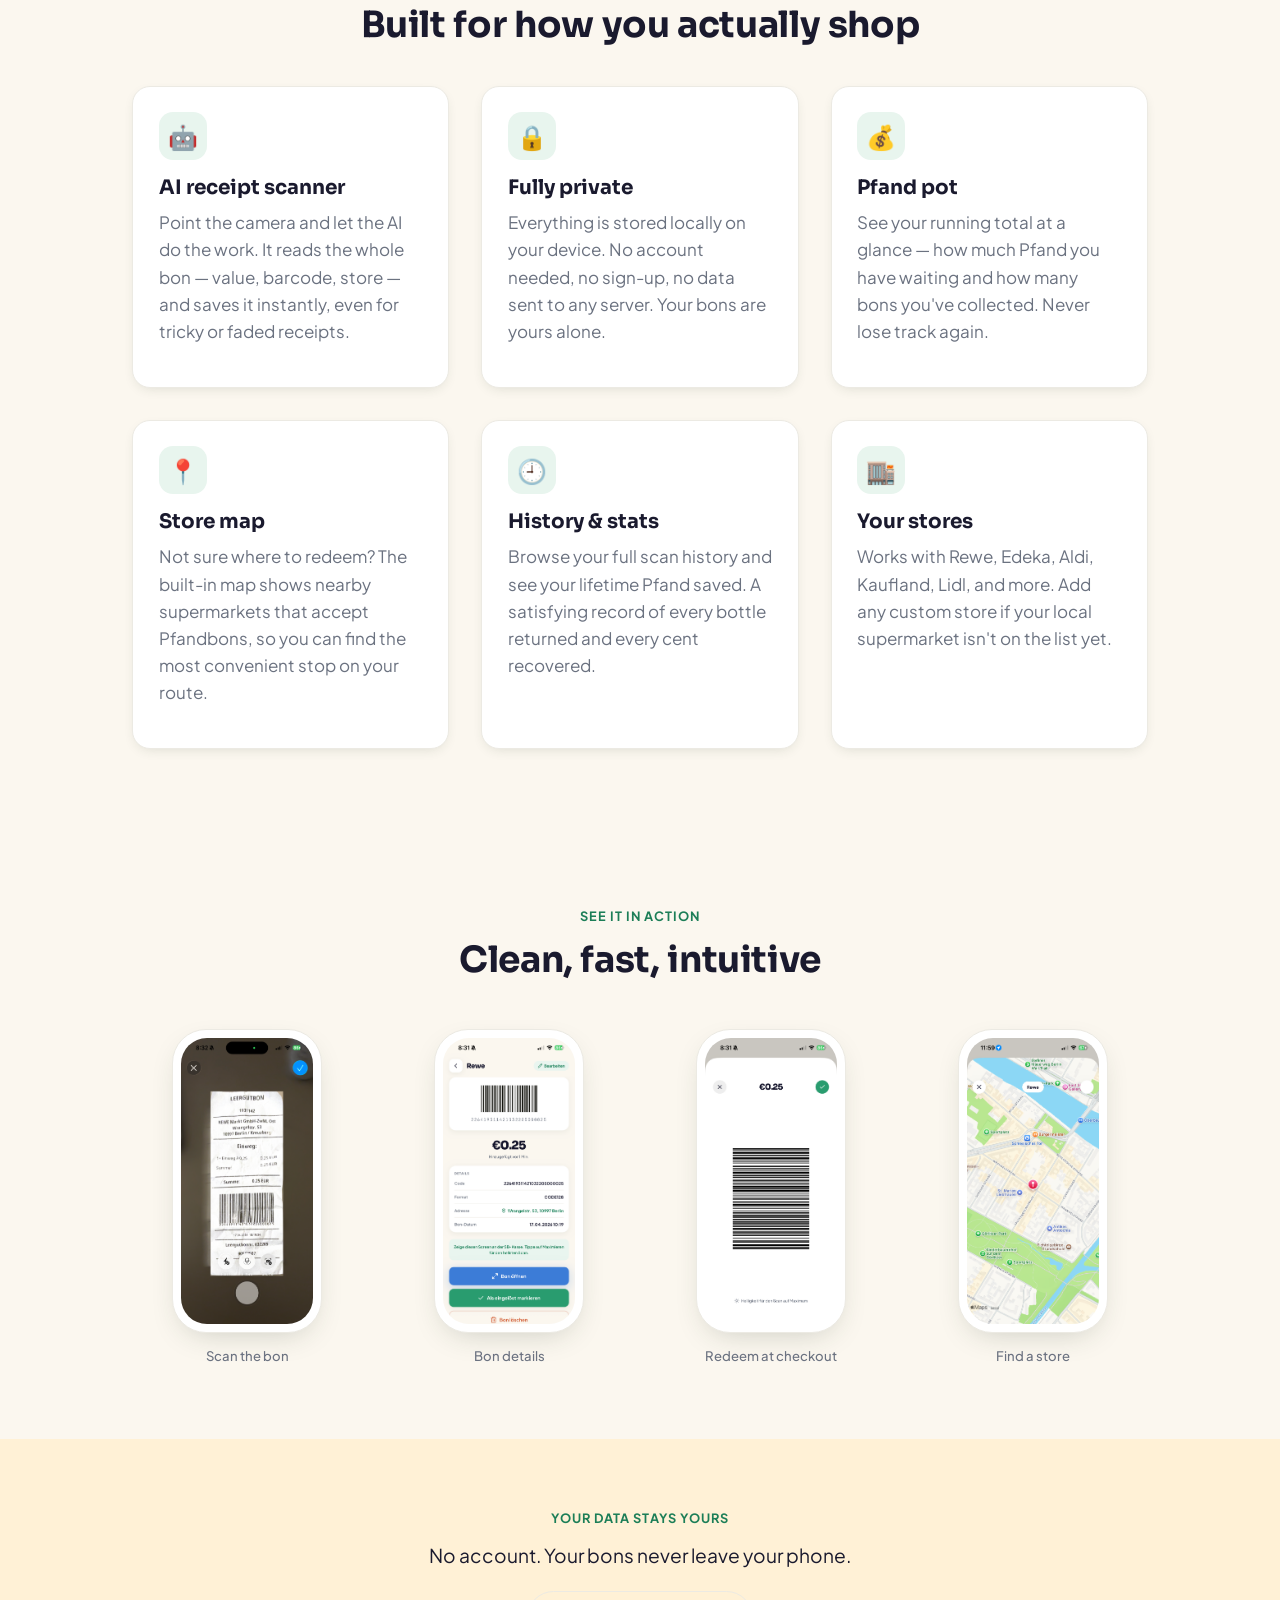
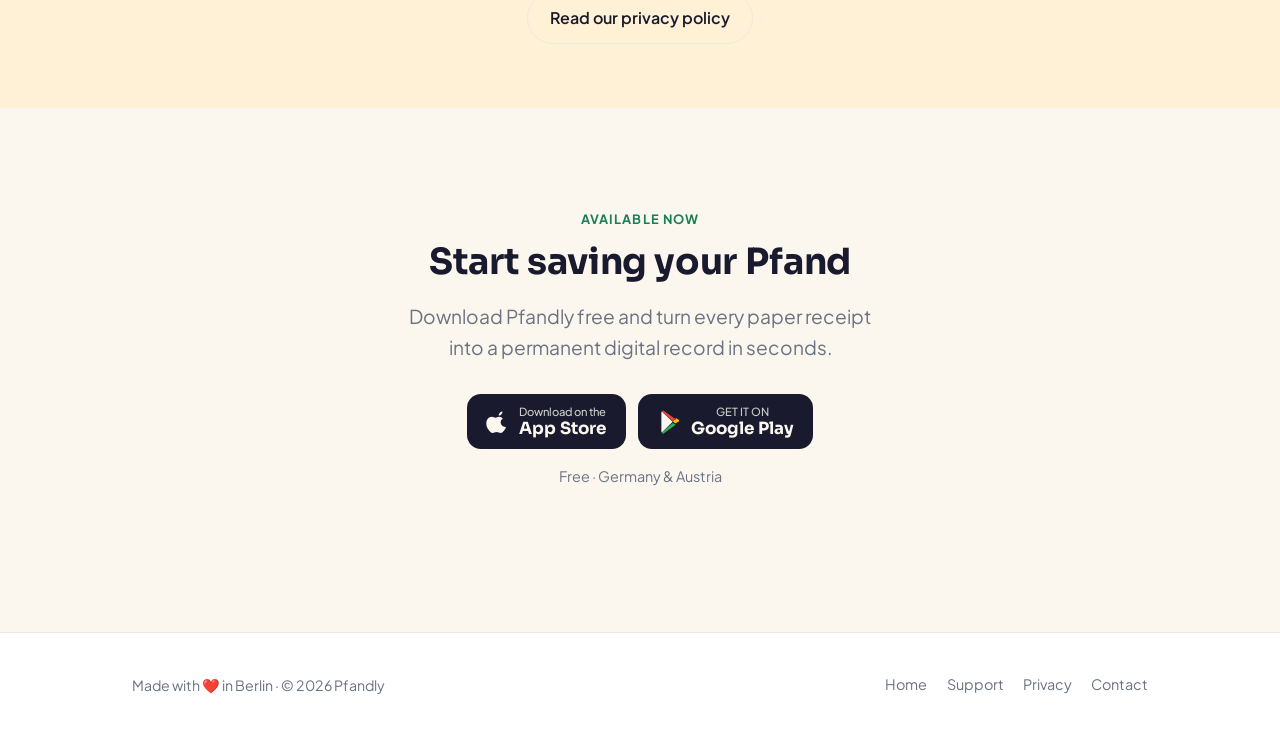
==== commit 98f7f727: "Fix conversion: preserve theme-color/SVG hex, shim default root Prior pass mangled #hex colors (them" ====
--- a/index.html
+++ b/index.html
@@ -3,7 +3,7 @@
 <head>
 <meta charset="utf-8">
 <meta name="viewport" content="width=device-width, initial-scale=1">
-<script>(function(){var d=window.SITE_DEPTH||0,r="index.html";if(location.protocol==="file:"){r=d>0?Array(d+1).join("../"):"./";}else if(location.hostname.slice(-10)===".github.io"){var s=location.pathname.split("/")[1]||"";r=s?"/"+s+"/":"/";}document.write('<base href="'+r+'">');})();</script>
+<script>(function(){var d=window.SITE_DEPTH||0,r="/";if(location.protocol==="file:"){r=d>0?Array(d+1).join("../"):"./";}else if(location.hostname.slice(-10)===".github.io"){var s=location.pathname.split("/")[1]||"";r=s?"/"+s+"/":"/";}document.write("<base href=""+r+"">");})();</script>
 <title>Pfandly — Your Pfand, in your pocket</title>
 <meta name="description" content="Pfandly turns paper Pfandbons into a tidy wallet. Scan a deposit receipt, see what it's worth, redeem at any self-checkout. Private, no account. Germany &amp; Austria.">
 <link rel="icon" href="assets/img/favicon.png">
@@ -13,7 +13,7 @@
 <meta property="og:type" content="website">
 <meta property="og:url" content="https://pfandlybon.com/">
 <meta property="og:image" content="https://pfandlybon.com/assets/img/icon.png">
-<meta name="theme-color" content="index.html#FBF7EF">
+<meta name="theme-color" content="#FBF7EF">
 <style>
   /* page-specific tweaks only */
   .hero__grid {
@@ -101,7 +101,7 @@
               <span><small>Download on the</small><strong>App Store</strong></span>
             </a>
             <a class="badge" href="https://play.google.com/store/apps/details?id=com.wyo.pfandly" aria-label="Get it on Google Play">
-              <svg viewBox="0 0 24 24" aria-hidden="true"><path fill="index.html#34A853" d="M3.6 2.2 13 11.6l-2.6 2.6z" transform="translate(0 0)"/><path fill="currentColor" d="M3.9 1.6c-.3.2-.5.6-.5 1.1v18.6c0 .5.2.9.5 1.1l10.7-10.7L3.9 1.6z"/><path fill="index.html#FBBC04" d="M17.8 9.3 14.6 11l2.6 2.6 3.2-1.8c.9-.5.9-1.9 0-2.4l-2.6-1.5z"/><path fill="index.html#EA4335" d="M3.9 1.6 14.6 11 17.8 9.3 5.6.7C5 .4 4.4.4 3.9 1.6z"/><path fill="index.html#34A853" d="M3.9 22.4 14.6 13l3.2 1.8-12.2 8.6c-.6.4-1.2.4-1.7-.9z"/></svg>
+              <svg viewBox="0 0 24 24" aria-hidden="true"><path fill="#34A853" d="M3.6 2.2 13 11.6l-2.6 2.6z" transform="translate(0 0)"/><path fill="currentColor" d="M3.9 1.6c-.3.2-.5.6-.5 1.1v18.6c0 .5.2.9.5 1.1l10.7-10.7L3.9 1.6z"/><path fill="#FBBC04" d="M17.8 9.3 14.6 11l2.6 2.6 3.2-1.8c.9-.5.9-1.9 0-2.4l-2.6-1.5z"/><path fill="#EA4335" d="M3.9 1.6 14.6 11 17.8 9.3 5.6.7C5 .4 4.4.4 3.9 1.6z"/><path fill="#34A853" d="M3.9 22.4 14.6 13l3.2 1.8-12.2 8.6c-.6.4-1.2.4-1.7-.9z"/></svg>
               <span><small>GET IT ON</small><strong>Google Play</strong></span>
             </a>
           </div>
@@ -241,7 +241,7 @@
           <span><small>Download on the</small><strong>App Store</strong></span>
         </a>
         <a class="badge" href="https://play.google.com/store/apps/details?id=com.wyo.pfandly" aria-label="Get it on Google Play">
-          <svg viewBox="0 0 24 24" aria-hidden="true"><path fill="index.html#34A853" d="M3.6 2.2 13 11.6l-2.6 2.6z" transform="translate(0 0)"/><path fill="currentColor" d="M3.9 1.6c-.3.2-.5.6-.5 1.1v18.6c0 .5.2.9.5 1.1l10.7-10.7L3.9 1.6z"/><path fill="index.html#FBBC04" d="M17.8 9.3 14.6 11l2.6 2.6 3.2-1.8c.9-.5.9-1.9 0-2.4l-2.6-1.5z"/><path fill="index.html#EA4335" d="M3.9 1.6 14.6 11 17.8 9.3 5.6.7C5 .4 4.4.4 3.9 1.6z"/><path fill="index.html#34A853" d="M3.9 22.4 14.6 13l3.2 1.8-12.2 8.6c-.6.4-1.2.4-1.7-.9z"/></svg>
+          <svg viewBox="0 0 24 24" aria-hidden="true"><path fill="#34A853" d="M3.6 2.2 13 11.6l-2.6 2.6z" transform="translate(0 0)"/><path fill="currentColor" d="M3.9 1.6c-.3.2-.5.6-.5 1.1v18.6c0 .5.2.9.5 1.1l10.7-10.7L3.9 1.6z"/><path fill="#FBBC04" d="M17.8 9.3 14.6 11l2.6 2.6 3.2-1.8c.9-.5.9-1.9 0-2.4l-2.6-1.5z"/><path fill="#EA4335" d="M3.9 1.6 14.6 11 17.8 9.3 5.6.7C5 .4 4.4.4 3.9 1.6z"/><path fill="#34A853" d="M3.9 22.4 14.6 13l3.2 1.8-12.2 8.6c-.6.4-1.2.4-1.7-.9z"/></svg>
           <span><small>GET IT ON</small><strong>Google Play</strong></span>
         </a>
       </div>
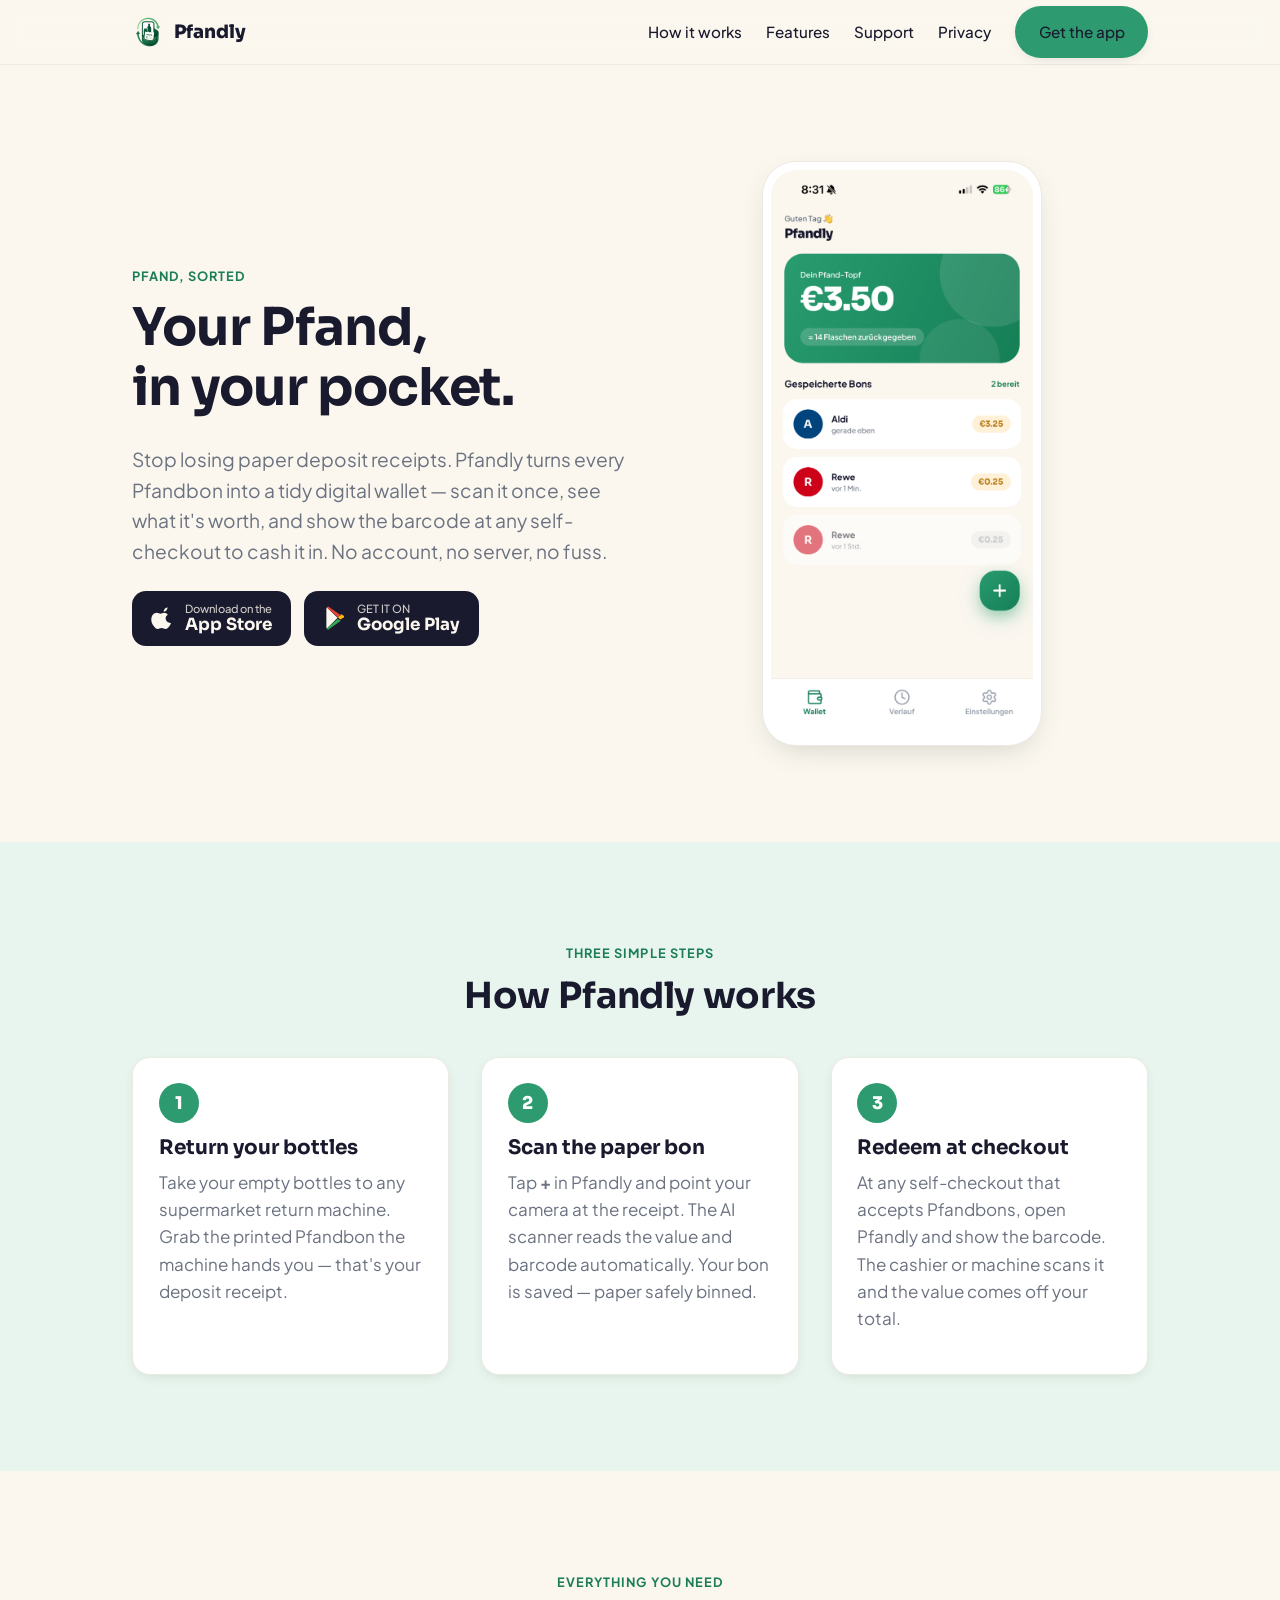
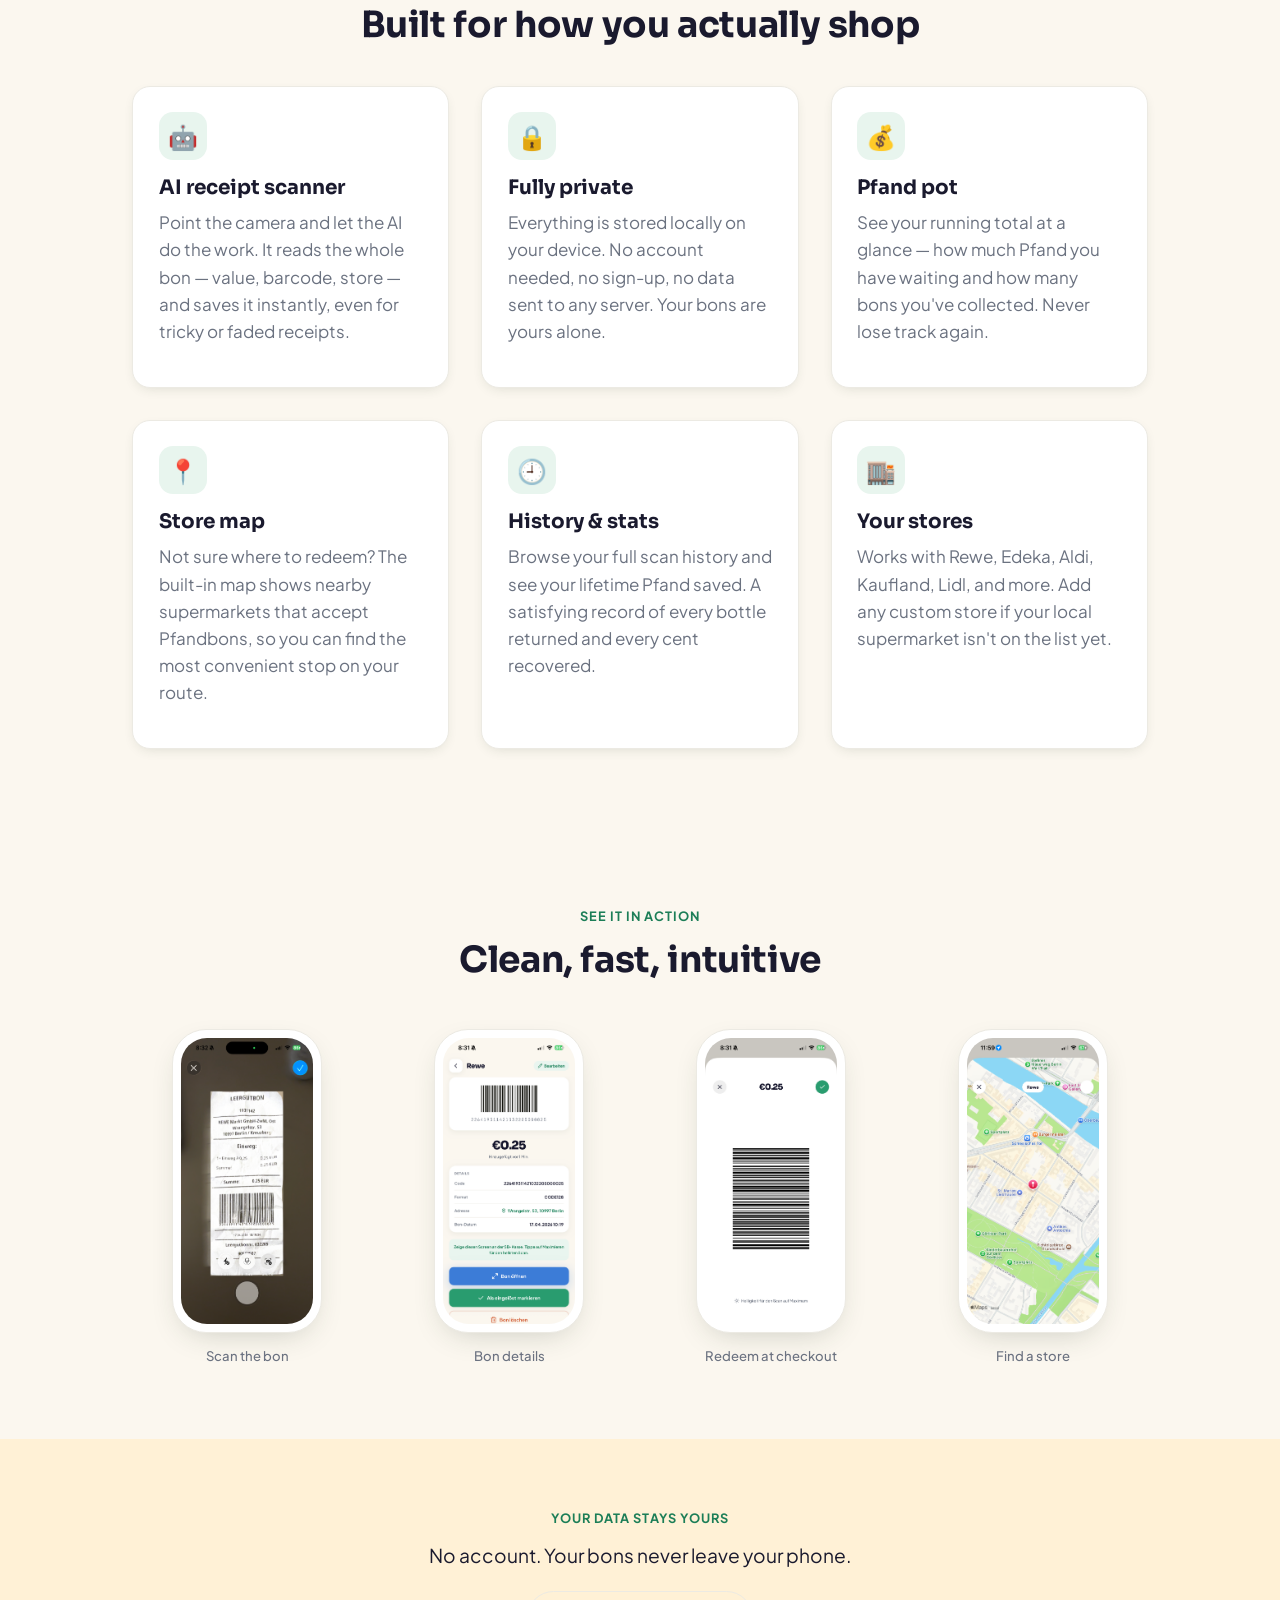
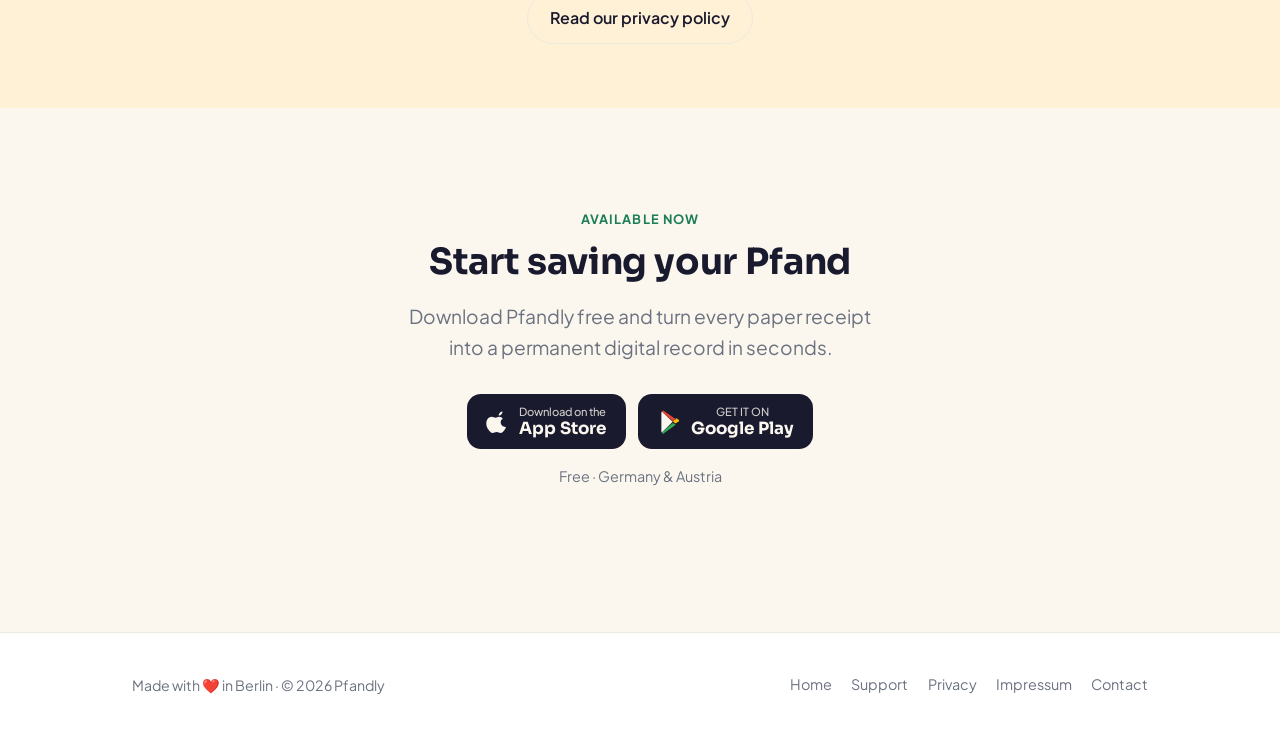
==== commit e77d2d0b: "feat: add impressum page and update navigation links; adjust autoCloseOnScan setting" ====
--- a/index.html
+++ b/index.html
@@ -257,6 +257,7 @@
     <a href="index.html">Home</a>
     <a href="support.html">Support</a>
     <a href="privacy.html">Privacy</a>
+    <a href="impressum.html">Impressum</a>
     <a href="mailto:support@pfandlybon.com">Contact</a>
   </div>
 </div></footer>
--- a/assets/css/styles.css
+++ b/assets/css/styles.css
@@ -4,7 +4,135 @@
    Every page links ONLY this file. Use these classes; don't invent new globals.
    ========================================================================== */
 
-@import url('https://fonts.googleapis.com/css2?family=Plus+Jakarta+Sans:wght@400;500;600;700&family=Sora:wght@600;700;800&display=swap');
+/* Self-hosted Google Fonts (Plus Jakarta Sans + Sora) — served from
+   assets/fonts/ so no visitor IP is sent to Google's CDN. Required for
+   GDPR compliance in Germany (LG Munich I, 2022). latin + latin-ext only. */
+/* Plus Jakarta Sans 400 — latin-ext (self-hosted, GDPR) */
+@font-face {
+  font-family: 'Plus Jakarta Sans';
+  font-style: normal;
+  font-weight: 400;
+  font-display: swap;
+  src: url(../fonts/jakarta-400-latin-ext.woff2) format('woff2');
+  unicode-range: U+0100-02BA, U+02BD-02C5, U+02C7-02CC, U+02CE-02D7, U+02DD-02FF, U+0304, U+0308, U+0329, U+1D00-1DBF, U+1E00-1E9F, U+1EF2-1EFF, U+2020, U+20A0-20AB, U+20AD-20C0, U+2113, U+2C60-2C7F, U+A720-A7FF;
+}
+/* Plus Jakarta Sans 400 — latin (self-hosted, GDPR) */
+@font-face {
+  font-family: 'Plus Jakarta Sans';
+  font-style: normal;
+  font-weight: 400;
+  font-display: swap;
+  src: url(../fonts/jakarta-400-latin.woff2) format('woff2');
+  unicode-range: U+0000-00FF, U+0131, U+0152-0153, U+02BB-02BC, U+02C6, U+02DA, U+02DC, U+0304, U+0308, U+0329, U+2000-206F, U+20AC, U+2122, U+2191, U+2193, U+2212, U+2215, U+FEFF, U+FFFD;
+}
+/* Plus Jakarta Sans 500 — latin-ext (self-hosted, GDPR) */
+@font-face {
+  font-family: 'Plus Jakarta Sans';
+  font-style: normal;
+  font-weight: 500;
+  font-display: swap;
+  src: url(../fonts/jakarta-500-latin-ext.woff2) format('woff2');
+  unicode-range: U+0100-02BA, U+02BD-02C5, U+02C7-02CC, U+02CE-02D7, U+02DD-02FF, U+0304, U+0308, U+0329, U+1D00-1DBF, U+1E00-1E9F, U+1EF2-1EFF, U+2020, U+20A0-20AB, U+20AD-20C0, U+2113, U+2C60-2C7F, U+A720-A7FF;
+}
+/* Plus Jakarta Sans 500 — latin (self-hosted, GDPR) */
+@font-face {
+  font-family: 'Plus Jakarta Sans';
+  font-style: normal;
+  font-weight: 500;
+  font-display: swap;
+  src: url(../fonts/jakarta-500-latin.woff2) format('woff2');
+  unicode-range: U+0000-00FF, U+0131, U+0152-0153, U+02BB-02BC, U+02C6, U+02DA, U+02DC, U+0304, U+0308, U+0329, U+2000-206F, U+20AC, U+2122, U+2191, U+2193, U+2212, U+2215, U+FEFF, U+FFFD;
+}
+/* Plus Jakarta Sans 600 — latin-ext (self-hosted, GDPR) */
+@font-face {
+  font-family: 'Plus Jakarta Sans';
+  font-style: normal;
+  font-weight: 600;
+  font-display: swap;
+  src: url(../fonts/jakarta-600-latin-ext.woff2) format('woff2');
+  unicode-range: U+0100-02BA, U+02BD-02C5, U+02C7-02CC, U+02CE-02D7, U+02DD-02FF, U+0304, U+0308, U+0329, U+1D00-1DBF, U+1E00-1E9F, U+1EF2-1EFF, U+2020, U+20A0-20AB, U+20AD-20C0, U+2113, U+2C60-2C7F, U+A720-A7FF;
+}
+/* Plus Jakarta Sans 600 — latin (self-hosted, GDPR) */
+@font-face {
+  font-family: 'Plus Jakarta Sans';
+  font-style: normal;
+  font-weight: 600;
+  font-display: swap;
+  src: url(../fonts/jakarta-600-latin.woff2) format('woff2');
+  unicode-range: U+0000-00FF, U+0131, U+0152-0153, U+02BB-02BC, U+02C6, U+02DA, U+02DC, U+0304, U+0308, U+0329, U+2000-206F, U+20AC, U+2122, U+2191, U+2193, U+2212, U+2215, U+FEFF, U+FFFD;
+}
+/* Plus Jakarta Sans 700 — latin-ext (self-hosted, GDPR) */
+@font-face {
+  font-family: 'Plus Jakarta Sans';
+  font-style: normal;
+  font-weight: 700;
+  font-display: swap;
+  src: url(../fonts/jakarta-700-latin-ext.woff2) format('woff2');
+  unicode-range: U+0100-02BA, U+02BD-02C5, U+02C7-02CC, U+02CE-02D7, U+02DD-02FF, U+0304, U+0308, U+0329, U+1D00-1DBF, U+1E00-1E9F, U+1EF2-1EFF, U+2020, U+20A0-20AB, U+20AD-20C0, U+2113, U+2C60-2C7F, U+A720-A7FF;
+}
+/* Plus Jakarta Sans 700 — latin (self-hosted, GDPR) */
+@font-face {
+  font-family: 'Plus Jakarta Sans';
+  font-style: normal;
+  font-weight: 700;
+  font-display: swap;
+  src: url(../fonts/jakarta-700-latin.woff2) format('woff2');
+  unicode-range: U+0000-00FF, U+0131, U+0152-0153, U+02BB-02BC, U+02C6, U+02DA, U+02DC, U+0304, U+0308, U+0329, U+2000-206F, U+20AC, U+2122, U+2191, U+2193, U+2212, U+2215, U+FEFF, U+FFFD;
+}
+/* Sora 600 — latin-ext (self-hosted, GDPR) */
+@font-face {
+  font-family: 'Sora';
+  font-style: normal;
+  font-weight: 600;
+  font-display: swap;
+  src: url(../fonts/sora-600-latin-ext.woff2) format('woff2');
+  unicode-range: U+0100-02BA, U+02BD-02C5, U+02C7-02CC, U+02CE-02D7, U+02DD-02FF, U+0304, U+0308, U+0329, U+1D00-1DBF, U+1E00-1E9F, U+1EF2-1EFF, U+2020, U+20A0-20AB, U+20AD-20C0, U+2113, U+2C60-2C7F, U+A720-A7FF;
+}
+/* Sora 600 — latin (self-hosted, GDPR) */
+@font-face {
+  font-family: 'Sora';
+  font-style: normal;
+  font-weight: 600;
+  font-display: swap;
+  src: url(../fonts/sora-600-latin.woff2) format('woff2');
+  unicode-range: U+0000-00FF, U+0131, U+0152-0153, U+02BB-02BC, U+02C6, U+02DA, U+02DC, U+0304, U+0308, U+0329, U+2000-206F, U+20AC, U+2122, U+2191, U+2193, U+2212, U+2215, U+FEFF, U+FFFD;
+}
+/* Sora 700 — latin-ext (self-hosted, GDPR) */
+@font-face {
+  font-family: 'Sora';
+  font-style: normal;
+  font-weight: 700;
+  font-display: swap;
+  src: url(../fonts/sora-700-latin-ext.woff2) format('woff2');
+  unicode-range: U+0100-02BA, U+02BD-02C5, U+02C7-02CC, U+02CE-02D7, U+02DD-02FF, U+0304, U+0308, U+0329, U+1D00-1DBF, U+1E00-1E9F, U+1EF2-1EFF, U+2020, U+20A0-20AB, U+20AD-20C0, U+2113, U+2C60-2C7F, U+A720-A7FF;
+}
+/* Sora 700 — latin (self-hosted, GDPR) */
+@font-face {
+  font-family: 'Sora';
+  font-style: normal;
+  font-weight: 700;
+  font-display: swap;
+  src: url(../fonts/sora-700-latin.woff2) format('woff2');
+  unicode-range: U+0000-00FF, U+0131, U+0152-0153, U+02BB-02BC, U+02C6, U+02DA, U+02DC, U+0304, U+0308, U+0329, U+2000-206F, U+20AC, U+2122, U+2191, U+2193, U+2212, U+2215, U+FEFF, U+FFFD;
+}
+/* Sora 800 — latin-ext (self-hosted, GDPR) */
+@font-face {
+  font-family: 'Sora';
+  font-style: normal;
+  font-weight: 800;
+  font-display: swap;
+  src: url(../fonts/sora-800-latin-ext.woff2) format('woff2');
+  unicode-range: U+0100-02BA, U+02BD-02C5, U+02C7-02CC, U+02CE-02D7, U+02DD-02FF, U+0304, U+0308, U+0329, U+1D00-1DBF, U+1E00-1E9F, U+1EF2-1EFF, U+2020, U+20A0-20AB, U+20AD-20C0, U+2113, U+2C60-2C7F, U+A720-A7FF;
+}
+/* Sora 800 — latin (self-hosted, GDPR) */
+@font-face {
+  font-family: 'Sora';
+  font-style: normal;
+  font-weight: 800;
+  font-display: swap;
+  src: url(../fonts/sora-800-latin.woff2) format('woff2');
+  unicode-range: U+0000-00FF, U+0131, U+0152-0153, U+02BB-02BC, U+02C6, U+02DA, U+02DC, U+0304, U+0308, U+0329, U+2000-206F, U+20AC, U+2122, U+2191, U+2193, U+2212, U+2215, U+FEFF, U+FFFD;
+}
 
 :root {
   /* brand (light) */
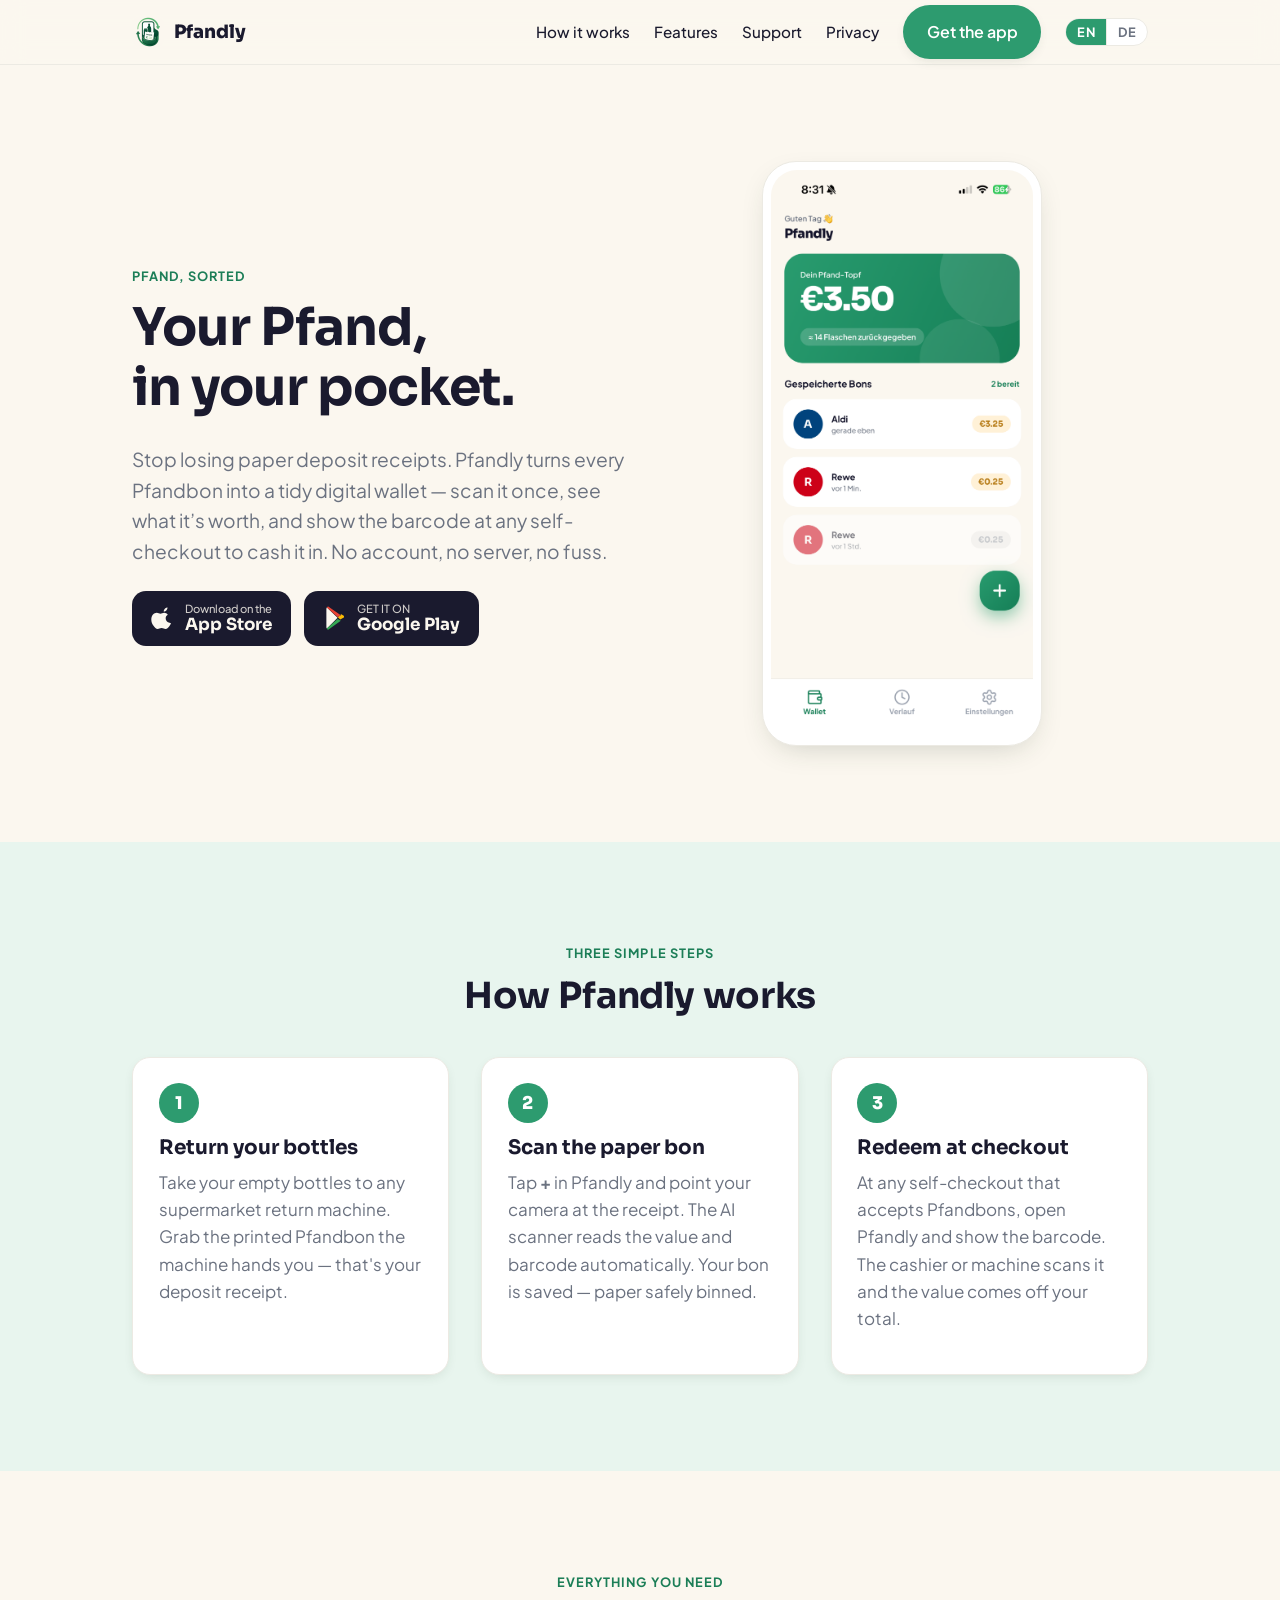
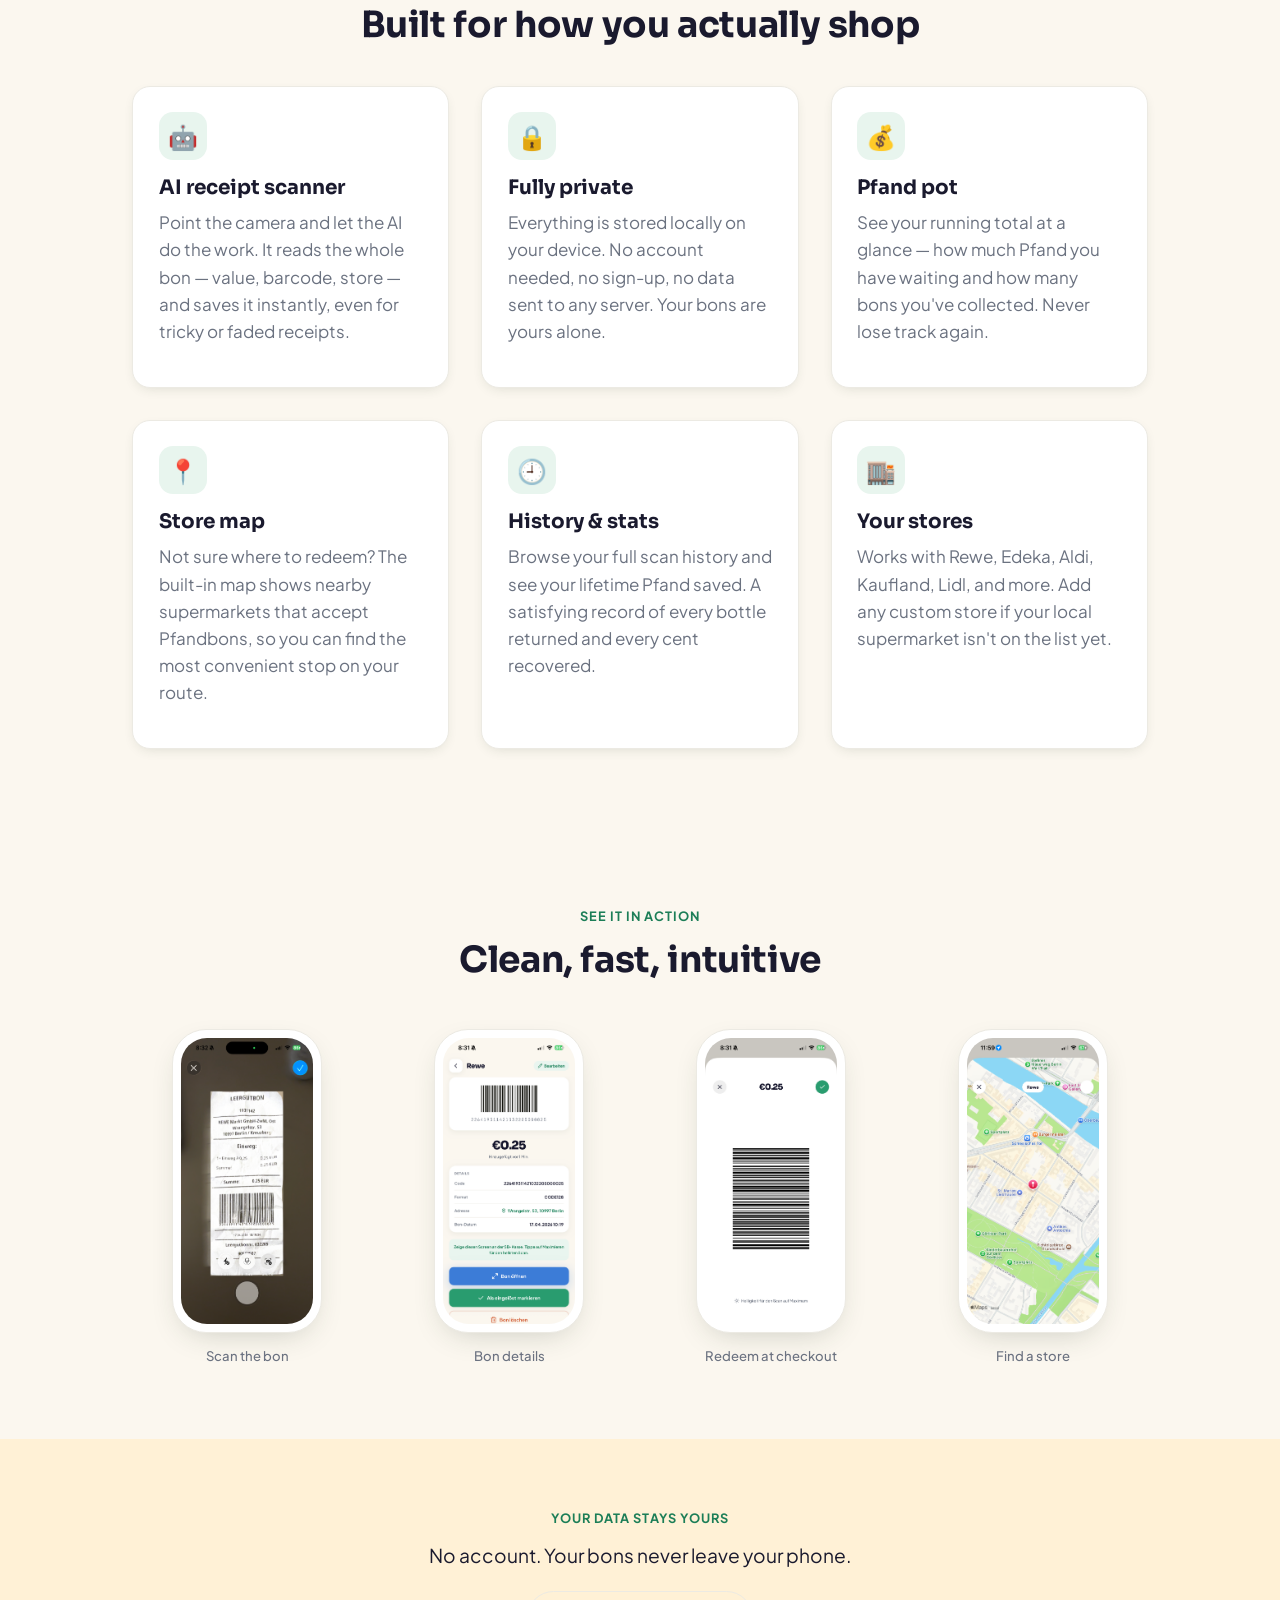
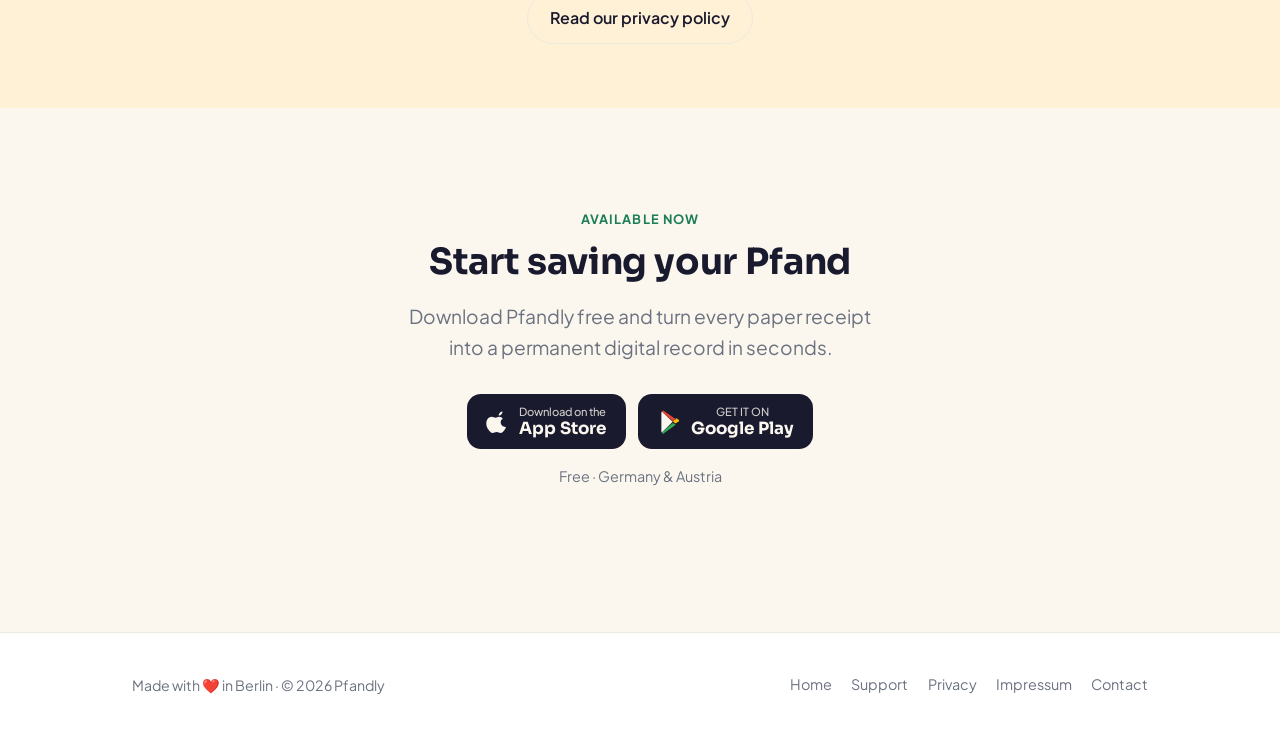
==== commit cb097031: "feat: update Android build process and add Google Play service account key handling" ====
--- a/index.html
+++ b/index.html
@@ -3,11 +3,11 @@
 <head>
 <meta charset="utf-8">
 <meta name="viewport" content="width=device-width, initial-scale=1">
-<script>(function(){var d=window.SITE_DEPTH||0,r="/";if(location.protocol==="file:"){r=d>0?Array(d+1).join("../"):"./";}else if(location.hostname.slice(-10)===".github.io"){var s=location.pathname.split("/")[1]||"";r=s?"/"+s+"/":"/";}document.write("<base href=""+r+"">");})();</script>
 <title>Pfandly — Your Pfand, in your pocket</title>
 <meta name="description" content="Pfandly turns paper Pfandbons into a tidy wallet. Scan a deposit receipt, see what it's worth, redeem at any self-checkout. Private, no account. Germany &amp; Austria.">
 <link rel="icon" href="assets/img/favicon.png">
 <link rel="stylesheet" href="assets/css/styles.css">
+<script src="assets/js/site.js"></script>
 <meta property="og:title" content="Pfandly — Your Pfand, in your pocket">
 <meta property="og:description" content="Scan paper Pfandbons into a tidy wallet and redeem at any self-checkout. Private, no account.">
 <meta property="og:type" content="website">
@@ -76,12 +76,17 @@
 
 <nav class="nav"><div class="container nav__inner">
   <a class="nav__brand" href="index.html"><img src="assets/img/icon.png" alt="Pfandly logo">Pfandly</a>
-  <div class="nav__links">
-    <a href="index.html#how">How it works</a>
-    <a href="index.html#features">Features</a>
-    <a href="support.html">Support</a>
-    <a href="privacy.html">Privacy</a>
-    <a class="btn btn--primary" href="index.html#get">Get the app</a>
+  <button class="nav__toggle" aria-label="Menu" aria-expanded="false" aria-controls="navmenu"><span></span></button>
+  <div class="nav__links" id="navmenu">
+    <a href="index.html#how" data-i18n="nav.how">How it works</a>
+    <a href="index.html#features" data-i18n="nav.features">Features</a>
+    <a href="support-en.html" data-nav-support data-i18n="nav.support">Support</a>
+    <a href="privacy.html" data-i18n="nav.privacy">Privacy</a>
+    <a class="btn btn--primary" href="index.html#get" data-i18n="nav.get">Get the app</a>
+    <div class="lang-switch" role="group" aria-label="Language">
+      <button type="button" data-lang="en">EN</button>
+      <button type="button" data-lang="de">DE</button>
+    </div>
   </div>
 </div></nav>
 
@@ -92,9 +97,9 @@
     <div class="container">
       <div class="grid grid--2 hero__grid">
         <div>
-          <span class="eyebrow">Pfand, sorted</span>
-          <h1>Your Pfand,<br>in your pocket.</h1>
-          <p class="lead">Stop losing paper deposit receipts. Pfandly turns every Pfandbon into a tidy digital wallet — scan it once, see what it's worth, and show the barcode at any self-checkout to cash it in. No account, no server, no fuss.</p>
+          <span class="eyebrow" data-i18n="hero.eyebrow">Pfand, sorted</span>
+          <h1 data-i18n="hero.h1" data-i18n-html>Your Pfand,<br>in your pocket.</h1>
+          <p class="lead" data-i18n="hero.lead">Stop losing paper deposit receipts. Pfandly turns every Pfandbon into a tidy digital wallet — scan it once, see what it's worth, and show the barcode at any self-checkout to cash it in. No account, no server, no fuss.</p>
           <div class="badges" style="margin-top: 1.5rem;">
             <a class="badge" href="javascript:void(0)" aria-label="Download on the App Store">
               <svg viewBox="0 0 24 24" fill="currentColor" aria-hidden="true"><path d="M16.5 1.5c.1 1-.3 2-1 2.8-.7.8-1.8 1.4-2.8 1.3-.1-1 .4-2 1-2.7.7-.8 1.9-1.4 2.8-1.4zM20 17.3c-.5 1.2-.8 1.7-1.5 2.7-1 1.4-2.3 3.1-4 3.1-1.5 0-1.9-1-3.9-1-2 0-2.5 1-3.9 1-1.7 0-3-1.6-4-3C-.2 16.9-.5 11.4 2 8.6c1-1.1 2.4-1.8 3.8-1.8 1.5 0 2.4 1 3.7 1 1.2 0 2-1 3.7-1 1.3 0 2.6.7 3.6 1.9-3.1 1.7-2.6 6.2.2 7.6z"/></svg>
@@ -119,23 +124,23 @@
   <section id="how" class="band section">
     <div class="container">
       <div class="center" style="margin-bottom: 2.5rem;">
-        <span class="eyebrow">Three simple steps</span>
-        <h2>How Pfandly works</h2>
+        <span class="eyebrow" data-i18n="how.eyebrow">Three simple steps</span>
+        <h2 data-i18n="how.title">How Pfandly works</h2>
       </div>
       <div class="grid grid--3">
         <div class="card">
           <div class="step__num">1</div>
-          <h3>Return your bottles</h3>
+          <h3 data-i18n="how.s1.t">Return your bottles</h3>
           <p class="muted">Take your empty bottles to any supermarket return machine. Grab the printed Pfandbon the machine hands you — that's your deposit receipt.</p>
         </div>
         <div class="card">
           <div class="step__num">2</div>
-          <h3>Scan the paper bon</h3>
+          <h3 data-i18n="how.s2.t">Scan the paper bon</h3>
           <p class="muted">Tap <strong>+</strong> in Pfandly and point your camera at the receipt. The AI scanner reads the value and barcode automatically. Your bon is saved — paper safely binned.</p>
         </div>
         <div class="card">
           <div class="step__num">3</div>
-          <h3>Redeem at checkout</h3>
+          <h3 data-i18n="how.s3.t">Redeem at checkout</h3>
           <p class="muted">At any self-checkout that accepts Pfandbons, open Pfandly and show the barcode. The cashier or machine scans it and the value comes off your total.</p>
         </div>
       </div>
@@ -146,38 +151,38 @@
   <section id="features" class="section">
     <div class="container">
       <div class="center" style="margin-bottom: 2.5rem;">
-        <span class="eyebrow">Everything you need</span>
-        <h2>Built for how you actually shop</h2>
+        <span class="eyebrow" data-i18n="feat.eyebrow">Everything you need</span>
+        <h2 data-i18n="feat.title">Built for how you actually shop</h2>
       </div>
       <div class="grid grid--3">
         <div class="card">
           <div class="chip" aria-hidden="true">🤖</div>
-          <h3>AI receipt scanner</h3>
+          <h3 data-i18n="feat.ai.t">AI receipt scanner</h3>
           <p class="muted">Point the camera and let the AI do the work. It reads the whole bon — value, barcode, store — and saves it instantly, even for tricky or faded receipts.</p>
         </div>
         <div class="card">
           <div class="chip" aria-hidden="true">🔒</div>
-          <h3>Fully private</h3>
+          <h3 data-i18n="feat.priv.t">Fully private</h3>
           <p class="muted">Everything is stored locally on your device. No account needed, no sign-up, no data sent to any server. Your bons are yours alone.</p>
         </div>
         <div class="card">
           <div class="chip" aria-hidden="true">💰</div>
-          <h3>Pfand pot</h3>
+          <h3 data-i18n="feat.pot.t">Pfand pot</h3>
           <p class="muted">See your running total at a glance — how much Pfand you have waiting and how many bons you've collected. Never lose track again.</p>
         </div>
         <div class="card">
           <div class="chip" aria-hidden="true">📍</div>
-          <h3>Store map</h3>
+          <h3 data-i18n="feat.map.t">Store map</h3>
           <p class="muted">Not sure where to redeem? The built-in map shows nearby supermarkets that accept Pfandbons, so you can find the most convenient stop on your route.</p>
         </div>
         <div class="card">
           <div class="chip" aria-hidden="true">🕘</div>
-          <h3>History &amp; stats</h3>
+          <h3 data-i18n="feat.hist.t">History &amp; stats</h3>
           <p class="muted">Browse your full scan history and see your lifetime Pfand saved. A satisfying record of every bottle returned and every cent recovered.</p>
         </div>
         <div class="card">
           <div class="chip" aria-hidden="true">🏬</div>
-          <h3>Your stores</h3>
+          <h3 data-i18n="feat.stores.t">Your stores</h3>
           <p class="muted">Works with Rewe, Edeka, Aldi, Kaufland, Lidl, and more. Add any custom store if your local supermarket isn't on the list yet.</p>
         </div>
       </div>
@@ -188,33 +193,33 @@
   <section class="section--tight">
     <div class="container">
       <div class="center" style="margin-bottom: 2rem;">
-        <span class="eyebrow">See it in action</span>
-        <h2>Clean, fast, intuitive</h2>
+        <span class="eyebrow" data-i18n="show.eyebrow">See it in action</span>
+        <h2 data-i18n="show.title">Clean, fast, intuitive</h2>
       </div>
       <div class="screenshot-row">
         <figure class="screenshot-item">
           <div class="phone">
             <img src="assets/screens/2-scan.png" alt="Pfandly camera screen scanning a paper Pfandbon receipt">
           </div>
-          <figcaption>Scan the bon</figcaption>
+          <figcaption data-i18n="show.cap1">Scan the bon</figcaption>
         </figure>
         <figure class="screenshot-item">
           <div class="phone">
             <img src="assets/screens/3-bon-detail.png" alt="Pfandly bon detail screen showing value and barcode of a saved receipt">
           </div>
-          <figcaption>Bon details</figcaption>
+          <figcaption data-i18n="show.cap2">Bon details</figcaption>
         </figure>
         <figure class="screenshot-item">
           <div class="phone">
             <img src="assets/screens/4-redeem.png" alt="Pfandly redemption screen showing barcode to scan at self-checkout">
           </div>
-          <figcaption>Redeem at checkout</figcaption>
+          <figcaption data-i18n="show.cap3">Redeem at checkout</figcaption>
         </figure>
         <figure class="screenshot-item">
           <div class="phone">
             <img src="assets/screens/5-map.png" alt="Pfandly store map showing nearby supermarkets that accept Pfandbons">
           </div>
-          <figcaption>Find a store</figcaption>
+          <figcaption data-i18n="show.cap4">Find a store</figcaption>
         </figure>
       </div>
     </div>
@@ -223,18 +228,18 @@
   <!-- ===== 5. PRIVACY TEASER ===== -->
   <section class="band--honey privacy-band center">
     <div class="container">
-      <span class="eyebrow">Your data stays yours</span>
-      <p>No account. Your bons never leave your phone.</p>
-      <a href="privacy.html" class="btn btn--ghost">Read our privacy policy</a>
+      <span class="eyebrow" data-i18n="pteaser.eyebrow">Your data stays yours</span>
+      <p data-i18n="pteaser.text">No account. Your bons never leave your phone.</p>
+      <a href="privacy.html" class="btn btn--ghost" data-i18n="pteaser.btn">Read our privacy policy</a>
     </div>
   </section>
 
   <!-- ===== 6. GET THE APP CTA ===== -->
   <section id="get" class="section center">
     <div class="container">
-      <span class="eyebrow">Available now</span>
-      <h2>Start saving your Pfand</h2>
-      <p class="lead" style="max-width: 480px; margin-inline: auto; margin-bottom: 2rem;">Download Pfandly free and turn every paper receipt into a permanent digital record in seconds.</p>
+      <span class="eyebrow" data-i18n="cta.eyebrow">Available now</span>
+      <h2 data-i18n="cta.title">Start saving your Pfand</h2>
+      <p class="lead" style="max-width: 480px; margin-inline: auto; margin-bottom: 2rem;" data-i18n="cta.lead">Download Pfandly free and turn every paper receipt into a permanent digital record in seconds.</p>
       <div class="badges center-badges">
         <a class="badge" href="javascript:void(0)" aria-label="Download on the App Store">
           <svg viewBox="0 0 24 24" fill="currentColor" aria-hidden="true"><path d="M16.5 1.5c.1 1-.3 2-1 2.8-.7.8-1.8 1.4-2.8 1.3-.1-1 .4-2 1-2.7.7-.8 1.9-1.4 2.8-1.4zM20 17.3c-.5 1.2-.8 1.7-1.5 2.7-1 1.4-2.3 3.1-4 3.1-1.5 0-1.9-1-3.9-1-2 0-2.5 1-3.9 1-1.7 0-3-1.6-4-3C-.2 16.9-.5 11.4 2 8.6c1-1.1 2.4-1.8 3.8-1.8 1.5 0 2.4 1 3.7 1 1.2 0 2-1 3.7-1 1.3 0 2.6.7 3.6 1.9-3.1 1.7-2.6 6.2.2 7.6z"/></svg>
@@ -245,20 +250,20 @@
           <span><small>GET IT ON</small><strong>Google Play</strong></span>
         </a>
       </div>
-      <p class="cta-note muted">Free &middot; Germany &amp; Austria</p>
+      <p class="cta-note muted" data-i18n="cta.note">Free &middot; Germany &amp; Austria</p>
     </div>
   </section>
 
 </main>
 
 <footer class="footer"><div class="container footer__inner">
-  <small>Made with ❤️ in Berlin · © 2026 Pfandly</small>
+  <small data-i18n="foot.made">Made with ❤️ in Berlin · © 2026 Pfandly</small>
   <div class="footer__links">
-    <a href="index.html">Home</a>
-    <a href="support.html">Support</a>
-    <a href="privacy.html">Privacy</a>
-    <a href="impressum.html">Impressum</a>
-    <a href="mailto:support@pfandlybon.com">Contact</a>
+    <a href="index.html" data-i18n="foot.home">Home</a>
+    <a href="support-en.html" data-nav-support data-i18n="foot.support">Support</a>
+    <a href="privacy.html" data-i18n="foot.privacy">Privacy</a>
+    <a href="impressum.html" data-i18n="foot.impressum">Impressum</a>
+    <a href="mailto:support@pfandlybon.com" data-i18n="foot.contact">Contact</a>
   </div>
 </div></footer>
 </body>
--- a/assets/css/styles.css
+++ b/assets/css/styles.css
@@ -224,8 +224,55 @@
 .nav__brand:hover { text-decoration: none; }
 .nav__brand img { width: 32px; height: 32px; border-radius: 8px; }
 .nav__links { display: flex; align-items: center; gap: 1.5rem; }
-.nav__links a { color: var(--ink); font-weight: 500; font-size: .95rem; }
-@media (max-width: 640px) { .nav__links a:not(.btn) { display: none; } }
+.nav__links a:not(.btn) { color: var(--ink); font-weight: 500; font-size: .95rem; }
+
+/* language switch (segmented EN | DE) */
+.lang-switch { display: inline-flex; border: 1px solid var(--line); border-radius: 999px; overflow: hidden; background: var(--card); }
+.lang-switch button {
+  appearance: none; border: 0; background: transparent; cursor: pointer;
+  font-family: var(--font-body); font-weight: 700; font-size: .8rem; letter-spacing: .02em;
+  color: var(--grey); padding: .4rem .7rem; line-height: 1; transition: background .15s ease, color .15s ease;
+}
+.lang-switch button + button { border-left: 1px solid var(--line); }
+.lang-switch button:hover { color: var(--ink); }
+.lang-switch button.is-active { background: var(--green); color: #fff; }
+
+/* hamburger button — hidden on desktop */
+.nav__toggle {
+  display: none; appearance: none; border: 1px solid var(--line); background: var(--card);
+  width: 42px; height: 42px; border-radius: 12px; cursor: pointer; padding: 0;
+  position: relative; flex: none;
+}
+.nav__toggle span, .nav__toggle span::before, .nav__toggle span::after {
+  content: ''; position: absolute; left: 50%; width: 18px; height: 2px; border-radius: 2px;
+  background: var(--ink); transform: translateX(-50%); transition: transform .25s ease, opacity .2s ease;
+}
+.nav__toggle span { top: 50%; margin-top: -1px; }
+.nav__toggle span::before { top: -6px; }
+.nav__toggle span::after  { top: 6px; }
+.nav__toggle.is-open span { background: transparent; }
+.nav__toggle.is-open span::before { transform: translateX(-50%) translateY(6px) rotate(45deg); }
+.nav__toggle.is-open span::after  { transform: translateX(-50%) translateY(-6px) rotate(-45deg); }
+
+@media (max-width: 720px) {
+  .nav__toggle { display: inline-flex; align-items: center; justify-content: center; }
+  /* collapse the links into a dropdown panel */
+  .nav__links {
+    position: absolute; left: 0; right: 0; top: 64px;
+    flex-direction: column; align-items: stretch; gap: 0;
+    background: var(--paper); border-bottom: 1px solid var(--line);
+    padding: .5rem clamp(1rem, 4vw, 2rem) 1.1rem;
+    box-shadow: var(--shadow);
+    /* hidden state: collapsed + non-interactive */
+    max-height: 0; overflow: hidden; opacity: 0; pointer-events: none;
+    transition: max-height .28s ease, opacity .2s ease, padding .28s ease;
+    padding-block: 0;
+  }
+  .nav__links.is-open { max-height: 80vh; opacity: 1; pointer-events: auto; padding-block: .5rem 1.1rem; }
+  .nav__links a:not(.btn) { padding: .85rem .25rem; border-bottom: 1px solid var(--line); font-size: 1.05rem; }
+  .nav__links .btn { margin-top: .8rem; width: 100%; }
+  .lang-switch { margin-top: .9rem; align-self: flex-start; }
+}
 
 /* ----- buttons ----- */
 .btn {
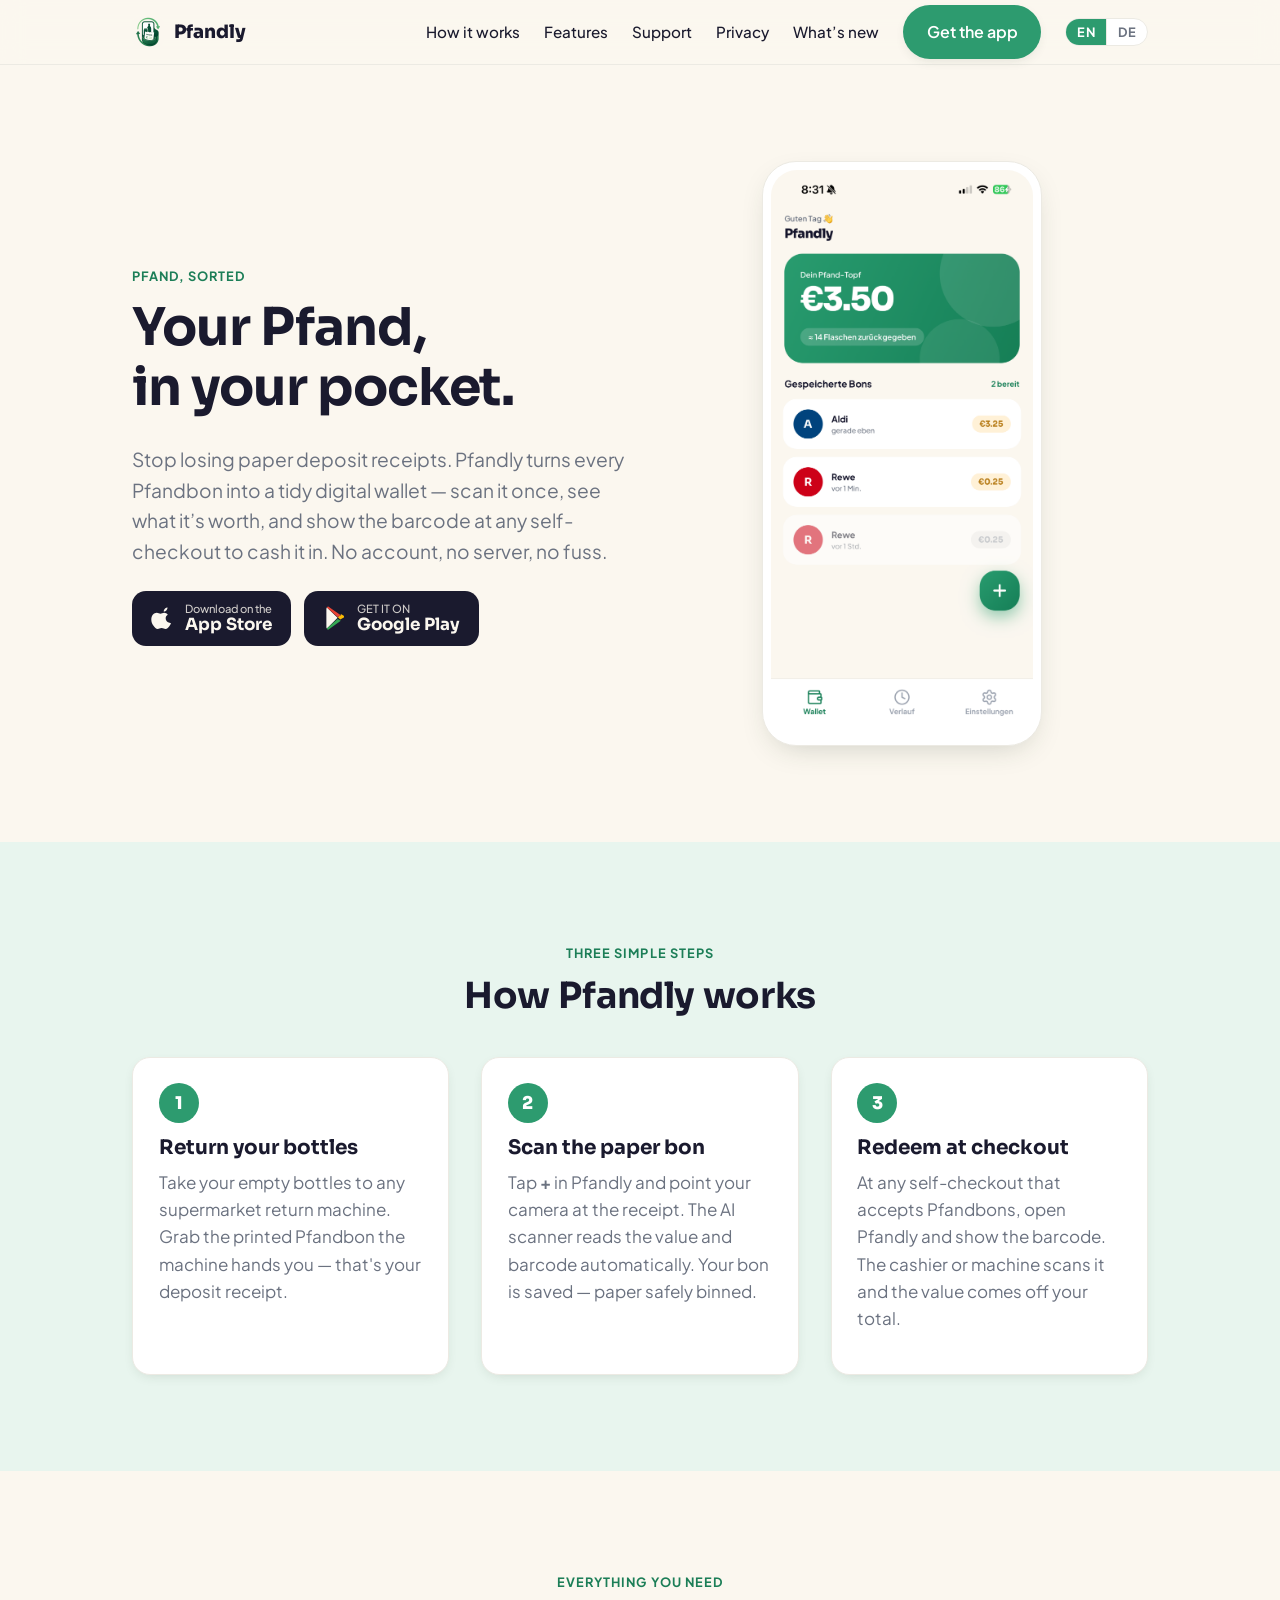
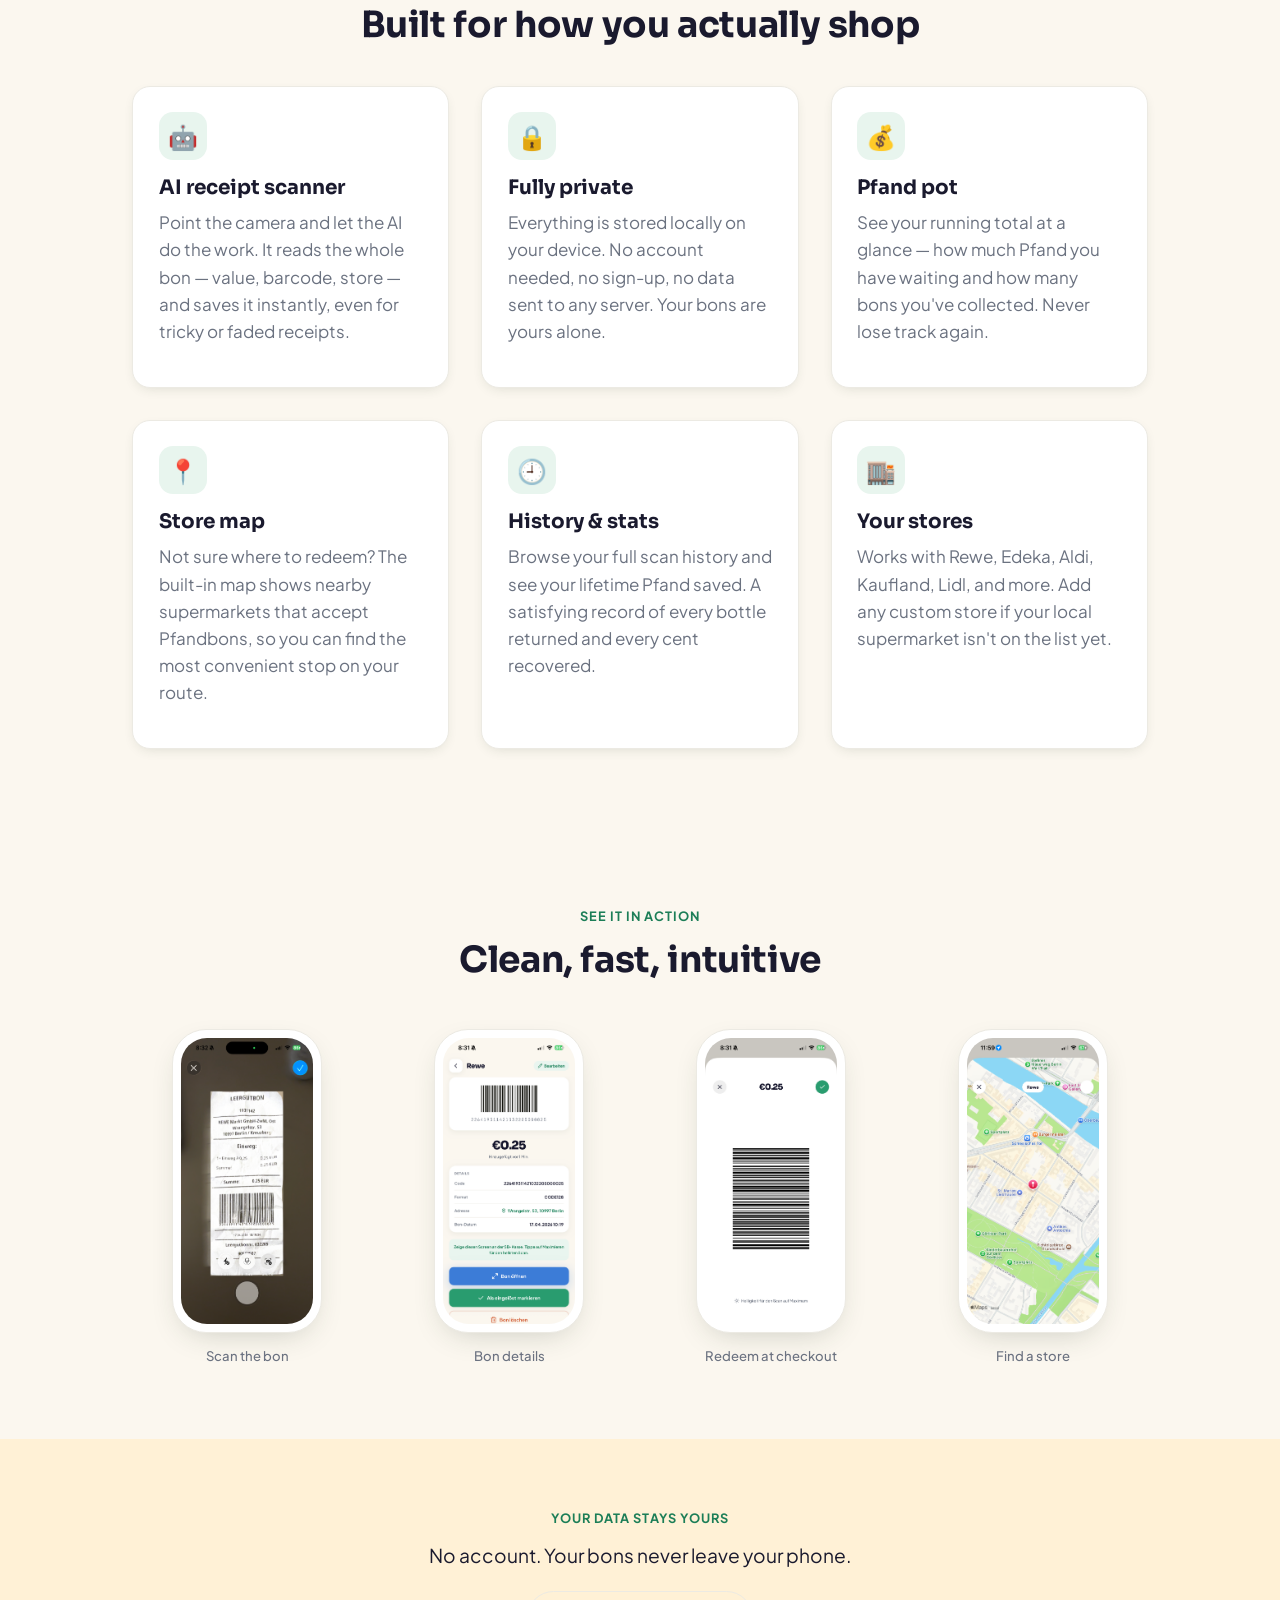
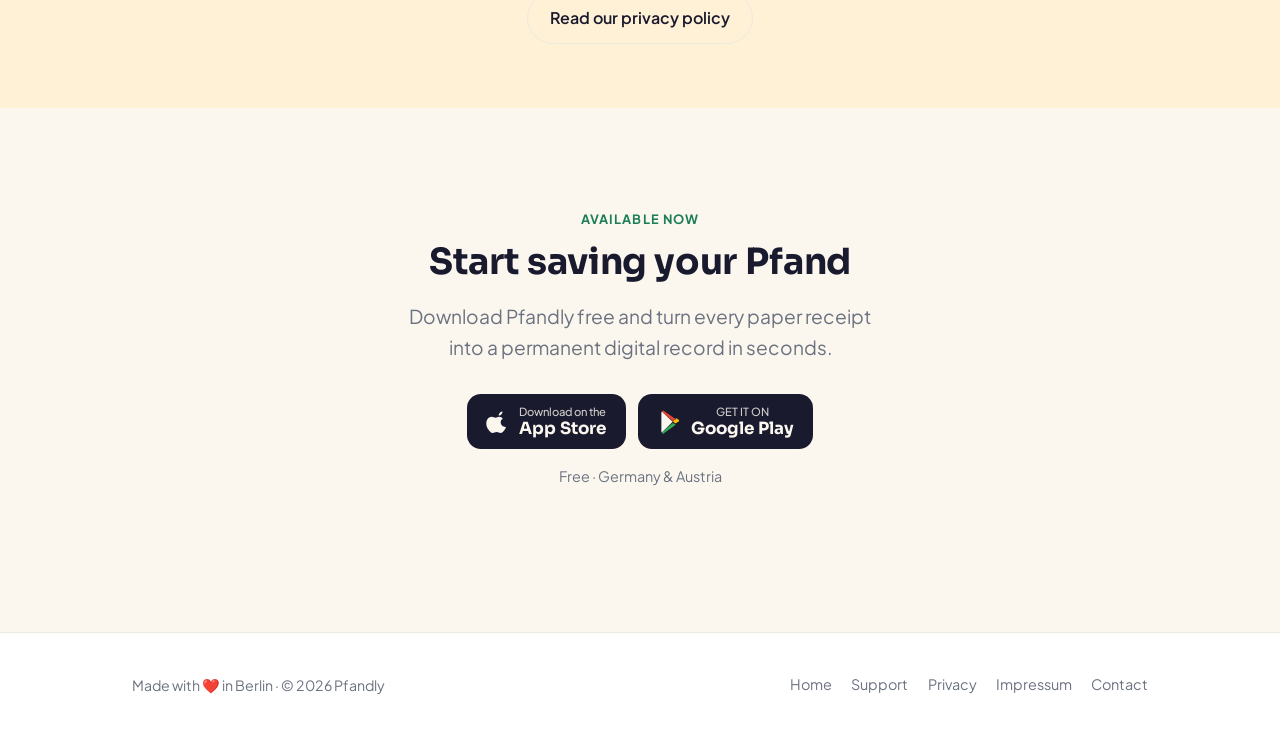
==== commit 7c50373c: "feat: add changelog pages and navigation links for updates" ====
--- a/index.html
+++ b/index.html
@@ -8,12 +8,83 @@
 <link rel="icon" href="assets/img/favicon.png">
 <link rel="stylesheet" href="assets/css/styles.css">
 <script src="assets/js/site.js"></script>
+<link rel="canonical" href="https://pfandlybon.com/">
+<meta name="robots" content="index, follow, max-image-preview:large">
+<meta name="keywords" content="Pfand, Pfandbon, Leergut, deposit receipt, bottle deposit, wallet app, Germany, Austria, self-checkout, barcode scanner">
 <meta property="og:title" content="Pfandly — Your Pfand, in your pocket">
 <meta property="og:description" content="Scan paper Pfandbons into a tidy wallet and redeem at any self-checkout. Private, no account.">
 <meta property="og:type" content="website">
+<meta property="og:site_name" content="Pfandly">
 <meta property="og:url" content="https://pfandlybon.com/">
 <meta property="og:image" content="https://pfandlybon.com/assets/img/icon.png">
+<meta property="og:image:width" content="1024">
+<meta property="og:image:height" content="1024">
+<meta property="og:image:alt" content="Pfandly app icon">
+<meta property="og:locale" content="en">
+<meta property="og:locale:alternate" content="de">
+<meta name="twitter:card" content="summary_large_image">
+<meta name="twitter:title" content="Pfandly — Your Pfand, in your pocket">
+<meta name="twitter:description" content="Scan paper Pfandbons into a tidy wallet and redeem at any self-checkout. Private, no account.">
+<meta name="twitter:image" content="https://pfandlybon.com/assets/img/icon.png">
 <meta name="theme-color" content="#FBF7EF">
+<script type="application/ld+json">
+{
+  "@context": "https://schema.org",
+  "@graph": [
+    {
+      "@type": "Organization",
+      "@id": "https://pfandlybon.com/#org",
+      "name": "Pfandly",
+      "url": "https://pfandlybon.com/",
+      "logo": {
+        "@type": "ImageObject",
+        "url": "https://pfandlybon.com/assets/img/logo.png",
+        "width": 1024,
+        "height": 1024
+      },
+      "sameAs": [
+        "https://apps.apple.com/us/app/pfandly/id6775028704",
+        "https://play.google.com/store/apps/details?id=com.wyo.pfandly"
+      ]
+    },
+    {
+      "@type": "WebSite",
+      "@id": "https://pfandlybon.com/#website",
+      "url": "https://pfandlybon.com/",
+      "name": "Pfandly",
+      "description": "Pfandly turns paper Pfandbons into a tidy digital wallet. Scan a deposit receipt, see what it's worth, redeem at any self-checkout.",
+      "publisher": { "@id": "https://pfandlybon.com/#org" },
+      "inLanguage": ["en", "de"]
+    },
+    {
+      "@type": "MobileApplication",
+      "@id": "https://pfandlybon.com/#app",
+      "name": "Pfandly",
+      "operatingSystem": "iOS, Android",
+      "applicationCategory": "UtilitiesApplication",
+      "url": "https://pfandlybon.com/",
+      "description": "Scan paper Pfandbons into a tidy digital wallet and redeem at any self-checkout. Private, no account, works in Germany and Austria.",
+      "inLanguage": ["en", "de"],
+      "publisher": { "@id": "https://pfandlybon.com/#org" },
+      "downloadUrl": "https://apps.apple.com/us/app/pfandly/id6775028704",
+      "installUrl": "https://apps.apple.com/us/app/pfandly/id6775028704",
+      "screenshot": "https://pfandlybon.com/assets/screens/1-wallet.png",
+      "featureList": [
+        "AI receipt scanner",
+        "Fully private, on-device storage",
+        "Pfand pot running total",
+        "Store map",
+        "History and stats"
+      ],
+      "offers": {
+        "@type": "Offer",
+        "price": "0",
+        "priceCurrency": "EUR"
+      }
+    }
+  ]
+}
+</script>
 <style>
   /* page-specific tweaks only */
   .hero__grid {
@@ -82,6 +153,7 @@
     <a href="index.html#features" data-i18n="nav.features">Features</a>
     <a href="support-en.html" data-nav-support data-i18n="nav.support">Support</a>
     <a href="privacy.html" data-i18n="nav.privacy">Privacy</a>
+    <a href="changelog-en.html" data-nav-changelog data-i18n="nav.changelog">What’s new</a>
     <a class="btn btn--primary" href="index.html#get" data-i18n="nav.get">Get the app</a>
     <div class="lang-switch" role="group" aria-label="Language">
       <button type="button" data-lang="en">EN</button>
@@ -101,7 +173,7 @@
           <h1 data-i18n="hero.h1" data-i18n-html>Your Pfand,<br>in your pocket.</h1>
           <p class="lead" data-i18n="hero.lead">Stop losing paper deposit receipts. Pfandly turns every Pfandbon into a tidy digital wallet — scan it once, see what it's worth, and show the barcode at any self-checkout to cash it in. No account, no server, no fuss.</p>
           <div class="badges" style="margin-top: 1.5rem;">
-            <a class="badge" href="javascript:void(0)" aria-label="Download on the App Store">
+            <a class="badge" href="https://apps.apple.com/us/app/pfandly/id6775028704" aria-label="Download on the App Store">
               <svg viewBox="0 0 24 24" fill="currentColor" aria-hidden="true"><path d="M16.5 1.5c.1 1-.3 2-1 2.8-.7.8-1.8 1.4-2.8 1.3-.1-1 .4-2 1-2.7.7-.8 1.9-1.4 2.8-1.4zM20 17.3c-.5 1.2-.8 1.7-1.5 2.7-1 1.4-2.3 3.1-4 3.1-1.5 0-1.9-1-3.9-1-2 0-2.5 1-3.9 1-1.7 0-3-1.6-4-3C-.2 16.9-.5 11.4 2 8.6c1-1.1 2.4-1.8 3.8-1.8 1.5 0 2.4 1 3.7 1 1.2 0 2-1 3.7-1 1.3 0 2.6.7 3.6 1.9-3.1 1.7-2.6 6.2.2 7.6z"/></svg>
               <span><small>Download on the</small><strong>App Store</strong></span>
             </a>
@@ -241,7 +313,7 @@
       <h2 data-i18n="cta.title">Start saving your Pfand</h2>
       <p class="lead" style="max-width: 480px; margin-inline: auto; margin-bottom: 2rem;" data-i18n="cta.lead">Download Pfandly free and turn every paper receipt into a permanent digital record in seconds.</p>
       <div class="badges center-badges">
-        <a class="badge" href="javascript:void(0)" aria-label="Download on the App Store">
+        <a class="badge" href="https://apps.apple.com/us/app/pfandly/id6775028704" aria-label="Download on the App Store">
           <svg viewBox="0 0 24 24" fill="currentColor" aria-hidden="true"><path d="M16.5 1.5c.1 1-.3 2-1 2.8-.7.8-1.8 1.4-2.8 1.3-.1-1 .4-2 1-2.7.7-.8 1.9-1.4 2.8-1.4zM20 17.3c-.5 1.2-.8 1.7-1.5 2.7-1 1.4-2.3 3.1-4 3.1-1.5 0-1.9-1-3.9-1-2 0-2.5 1-3.9 1-1.7 0-3-1.6-4-3C-.2 16.9-.5 11.4 2 8.6c1-1.1 2.4-1.8 3.8-1.8 1.5 0 2.4 1 3.7 1 1.2 0 2-1 3.7-1 1.3 0 2.6.7 3.6 1.9-3.1 1.7-2.6 6.2.2 7.6z"/></svg>
           <span><small>Download on the</small><strong>App Store</strong></span>
         </a>
--- a/assets/css/styles.css
+++ b/assets/css/styles.css
@@ -358,6 +358,17 @@
 .footer__links a { color: var(--grey); font-size: .9rem; }
 .footer small { color: var(--grey); }
 
+/* ----- changelog ----- */
+.release { margin: 1.5rem 0; }
+.release__head { display: flex; flex-wrap: wrap; align-items: center; gap: .6rem .9rem; margin-bottom: 1rem; }
+.release__head h2 { margin: 0; padding: 0; border-top: 0; font-size: 1.4rem; }
+.release__date { color: var(--grey); font-size: .9rem; }
+.release__copy { margin-left: auto; cursor: pointer; font-size: .85rem; padding: .45rem 1rem; }
+.release__copy.is-copied { background: var(--green); color: #fff; border-color: var(--green); }
+.release ul { margin: 0; padding-left: 1.2rem; }
+.release li { margin: .45rem 0; }
+.release li strong { font-family: var(--font-head); }
+
 /* utilities */
 .stack > * + * { margin-top: 1rem; }
 .flex { display: flex; gap: 1rem; flex-wrap: wrap; align-items: center; }
